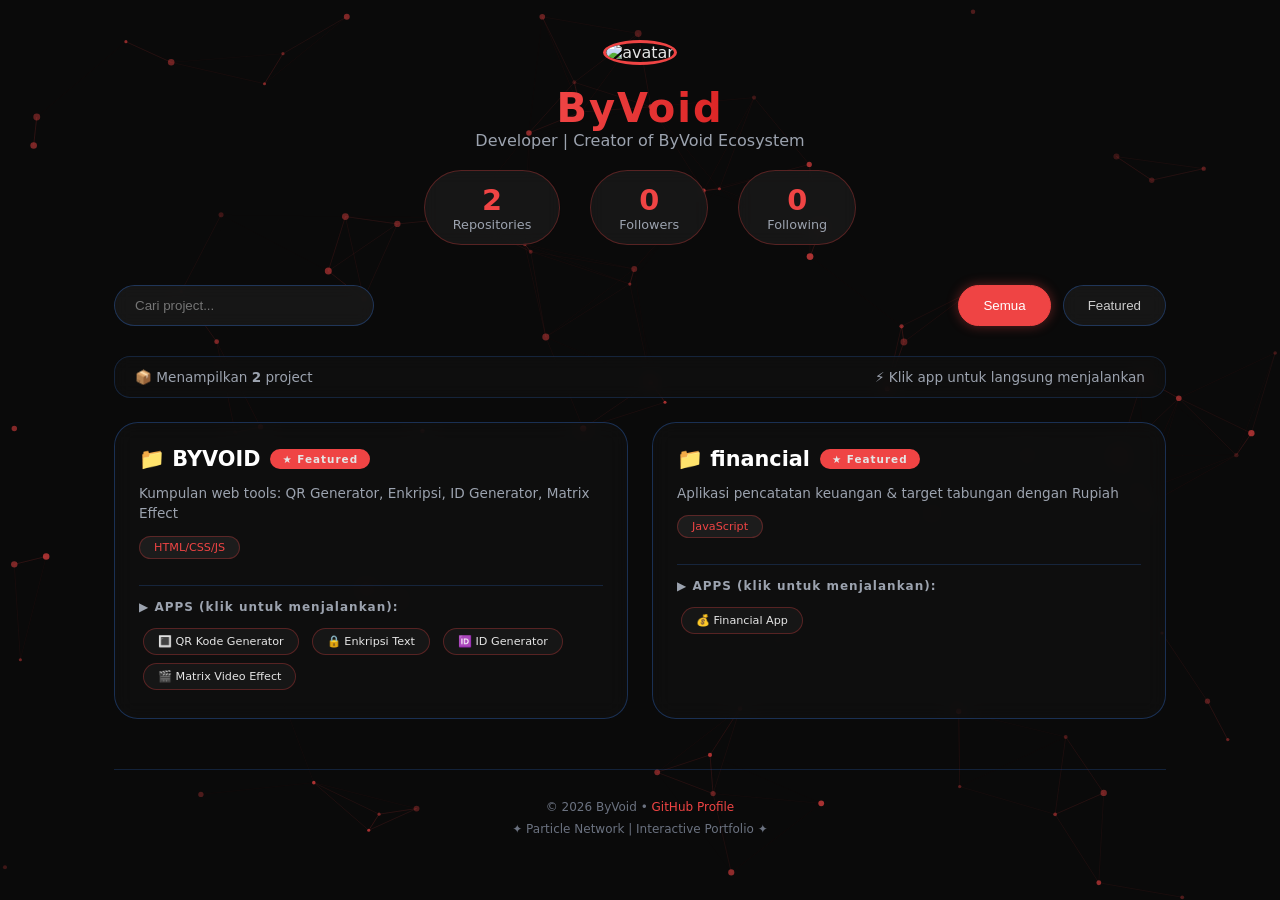
==== index.html @ 4c71f3c4 "Update index.html" ====
<!DOCTYPE html>
<html lang="id">
<head>
    <meta charset="UTF-8">
    <meta name="viewport" content="width=device-width, initial-scale=1.0">
    <title>ByVoid | Portfolio</title>
    <style>
        * {
            margin: 0;
            padding: 0;
            box-sizing: border-box;
        }

        body {
            font-family: 'Inter', system-ui, -apple-system, 'Segoe UI', sans-serif;
            background: #0a0a0a;
            color: #e5e5e5;
            overflow-x: hidden;
            position: relative;
        }

        /* Canvas untuk Particle Network */
        #particleCanvas {
            position: fixed;
            top: 0;
            left: 0;
            width: 100%;
            height: 100%;
            z-index: 0;
            pointer-events: none;
        }

        .container {
            max-width: 1100px;
            margin: 0 auto;
            padding: 40px 24px;
            position: relative;
            z-index: 1;
        }

        /* Glassmorphism effect */
        .glass-card {
            background: rgba(17, 17, 17, 0.7);
            backdrop-filter: blur(10px);
            border: 1px solid rgba(59, 130, 246, 0.3);
            border-radius: 28px;
            transition: all 0.3s ease;
        }

        .glass-card:hover {
            border-color: rgba(239, 68, 68, 0.6);
            transform: translateY(-5px);
            box-shadow: 0 20px 40px rgba(0, 0, 0, 0.4);
        }

        .header {
            text-align: center;
            margin-bottom: 40px;
            animation: fadeInDown 0.8s ease;
        }

        .avatar {
            width: 100px;
            height: 100px;
            border-radius: 50%;
            border: 3px solid #ef4444;
            margin-bottom: 20px;
            object-fit: cover;
            transition: transform 0.3s ease, box-shadow 0.3s ease;
        }

        .avatar:hover {
            transform: scale(1.05);
            box-shadow: 0 0 20px rgba(239, 68, 68, 0.5);
        }

        /* Animasi teks berjalan warna merah */
        .marquee-red {
            background: linear-gradient(90deg, #ef4444, #dc2626, #ef4444);
            background-size: 200% auto;
            -webkit-background-clip: text;
            background-clip: text;
            color: transparent;
            animation: shine 2s linear infinite, pulse 1.5s ease-in-out infinite;
            font-size: 2.5rem;
            font-weight: 800;
            letter-spacing: 2px;
            display: inline-block;
        }

        @keyframes shine {
            0% { background-position: 0% center; }
            100% { background-position: 200% center; }
        }

        @keyframes pulse {
            0%, 100% { opacity: 1; text-shadow: 0 0 5px #ef4444; }
            50% { opacity: 0.8; text-shadow: 0 0 20px #ef4444; }
        }

        @keyframes fadeInDown {
            from {
                opacity: 0;
                transform: translateY(-30px);
            }
            to {
                opacity: 1;
                transform: translateY(0);
            }
        }

        @keyframes fadeInUp {
            from {
                opacity: 0;
                transform: translateY(30px);
            }
            to {
                opacity: 1;
                transform: translateY(0);
            }
        }

        .bio {
            color: #9ca3af;
            margin-bottom: 20px;
            font-size: 1rem;
        }

        .stats {
            display: flex;
            justify-content: center;
            gap: 30px;
            margin-bottom: 40px;
            flex-wrap: wrap;
        }

        .stat-card {
            background: rgba(26, 26, 26, 0.8);
            backdrop-filter: blur(8px);
            padding: 12px 28px;
            border-radius: 60px;
            border: 1px solid rgba(239, 68, 68, 0.3);
            transition: all 0.2s ease;
            cursor: pointer;
        }

        .stat-card:hover {
            border-color: #ef4444;
            transform: scale(1.05);
            background: rgba(239, 68, 68, 0.1);
        }

        .stat-number {
            font-size: 1.8rem;
            font-weight: bold;
            color: #ef4444;
        }

        .stat-label {
            font-size: 0.8rem;
            color: #9ca3af;
        }

        .controls {
            display: flex;
            flex-wrap: wrap;
            justify-content: space-between;
            gap: 16px;
            margin-bottom: 30px;
            animation: fadeInUp 0.6s ease;
        }

        .search-box input {
            padding: 12px 20px;
            background: rgba(26, 26, 26, 0.8);
            backdrop-filter: blur(8px);
            border: 1px solid rgba(59, 130, 246, 0.3);
            border-radius: 40px;
            color: white;
            width: 260px;
            outline: none;
            transition: all 0.2s;
        }

        .search-box input:focus {
            border-color: #ef4444;
            box-shadow: 0 0 10px rgba(239, 68, 68, 0.3);
        }

        .filter-group {
            display: flex;
            gap: 12px;
            flex-wrap: wrap;
        }

        .filter-btn {
            background: rgba(26, 26, 26, 0.8);
            backdrop-filter: blur(8px);
            border: 1px solid rgba(59, 130, 246, 0.3);
            padding: 8px 24px;
            border-radius: 40px;
            color: #ccc;
            cursor: pointer;
            transition: all 0.2s ease;
            font-weight: 500;
        }

        .filter-btn:hover {
            background: #ef4444;
            color: white;
            border-color: #ef4444;
            transform: translateY(-2px);
        }

        .filter-btn.active {
            background: #ef4444;
            color: white;
            border-color: #ef4444;
            box-shadow: 0 0 12px rgba(239, 68, 68, 0.4);
        }

        .info-bar {
            background: rgba(17, 17, 17, 0.6);
            backdrop-filter: blur(8px);
            border-radius: 16px;
            padding: 12px 20px;
            margin-bottom: 24px;
            display: flex;
            justify-content: space-between;
            flex-wrap: wrap;
            font-size: 0.85rem;
            color: #9ca3af;
            border: 1px solid rgba(59, 130, 246, 0.2);
        }

        .projects-grid {
            display: grid;
            grid-template-columns: repeat(auto-fill, minmax(340px, 1fr));
            gap: 24px;
            margin-top: 20px;
        }

        .project-card {
            background: rgba(17, 17, 17, 0.7);
            backdrop-filter: blur(10px);
            border: 1px solid rgba(59, 130, 246, 0.3);
            border-radius: 24px;
            padding: 24px;
            transition: all 0.3s cubic-bezier(0.2, 0.9, 0.4, 1.1);
            cursor: pointer;
            animation: fadeInUp 0.5s ease;
        }

        .project-card:hover {
            border-color: #ef4444;
            transform: translateY(-8px) scale(1.02);
            box-shadow: 0 20px 35px -12px rgba(239, 68, 68, 0.3);
            background: rgba(20, 20, 20, 0.85);
        }

        /* Animasi klik */
        .project-card:active {
            transform: scale(0.98);
            transition: transform 0.05s;
        }

        .project-name {
            font-size: 1.3rem;
            font-weight: 700;
            margin-bottom: 10px;
            display: flex;
            align-items: center;
            gap: 10px;
            flex-wrap: wrap;
        }

        .project-name a {
            color: white;
            text-decoration: none;
            transition: color 0.2s;
        }

        .project-name a:hover {
            color: #ef4444;
        }

        .featured-badge {
            background: #ef4444;
            padding: 4px 12px;
            border-radius: 20px;
            font-size: 0.65rem;
            font-weight: 600;
            letter-spacing: 1px;
        }

        .project-desc {
            color: #9ca3af;
            font-size: 0.85rem;
            line-height: 1.5;
            margin: 12px 0;
        }

        .tech-tag {
            background: rgba(30, 30, 30, 0.9);
            padding: 4px 14px;
            border-radius: 20px;
            font-size: 0.7rem;
            color: #ef4444;
            display: inline-block;
            margin-right: 8px;
            margin-bottom: 8px;
            border: 1px solid rgba(239, 68, 68, 0.3);
            transition: all 0.2s;
        }

        .tech-tag:hover {
            background: #ef4444;
            color: white;
            transform: scale(1.05);
        }

        .file-list {
            margin-top: 18px;
            border-top: 1px solid rgba(59, 130, 246, 0.2);
            padding-top: 14px;
        }

        .file-list h4 {
            font-size: 0.75rem;
            color: #9ca3af;
            margin-bottom: 10px;
            letter-spacing: 1px;
        }

        .file-item {
            display: inline-block;
            background: rgba(26, 26, 26, 0.8);
            padding: 6px 14px;
            border-radius: 30px;
            font-size: 0.7rem;
            margin: 4px;
            cursor: pointer;
            transition: all 0.2s ease;
            border: 1px solid rgba(239, 68, 68, 0.3);
            font-weight: 500;
        }

        .file-item:hover {
            background: #ef4444;
            color: white;
            transform: translateY(-2px);
            box-shadow: 0 5px 12px rgba(239, 68, 68, 0.4);
        }

        .file-item:active {
            transform: scale(0.95);
        }

        footer {
            text-align: center;
            margin-top: 50px;
            padding-top: 30px;
            border-top: 1px solid rgba(59, 130, 246, 0.2);
            color: #6b7280;
            font-size: 0.75rem;
        }

        footer a {
            color: #ef4444;
            text-decoration: none;
        }

        footer a:hover {
            text-decoration: underline;
        }

        @media (max-width: 640px) {
            .container { padding: 20px 16px; }
            .controls { flex-direction: column; }
            .search-box input { width: 100%; }
            .projects-grid { grid-template-columns: 1fr; }
            .marquee-red { font-size: 1.8rem; }
        }

        /* Loading animation */
        .loading {
            text-align: center;
            padding: 60px;
            color: #9ca3af;
        }
    </style>
</head>
<body>

<canvas id="particleCanvas"></canvas>

<div class="container">
    <div class="header">
        <img class="avatar" src="https://avatars.githubusercontent.com/u/186116108?v=4" alt="avatar">
        <h1><span class="marquee-red">ByVoid</span></h1>
        <p class="bio">Developer | Creator of ByVoid Ecosystem</p>
        <div class="stats">
            <div class="stat-card"><div class="stat-number">2</div><div class="stat-label">Repositories</div></div>
            <div class="stat-card"><div class="stat-number">0</div><div class="stat-label">Followers</div></div>
            <div class="stat-card"><div class="stat-number">0</div><div class="stat-label">Following</div></div>
        </div>
    </div>

    <div class="controls">
        <div class="search-box">
            <input type="text" id="searchInput" placeholder="Cari project...">
        </div>
        <div class="filter-group">
            <button class="filter-btn active" data-filter="all">Semua</button>
            <button class="filter-btn" data-filter="featured">Featured</button>
        </div>
    </div>

    <div class="info-bar">
        <span>📦 Menampilkan <strong id="displayCount">0</strong> project</span>
        <span>⚡ Klik app untuk langsung menjalankan</span>
    </div>

    <div class="projects-grid" id="projectsGrid"></div>

    <footer>
        <p>© 2026 ByVoid • <a href="https://github.com/Zeen1146" target="_blank">GitHub Profile</a></p>
        <p style="margin-top: 8px;">✦ Particle Network | Interactive Portfolio ✦</p>
    </footer>
</div>

<script>
    // Particle Network Animation
    const canvas = document.getElementById('particleCanvas');
    const ctx = canvas.getContext('2d');
    let particles = [];
    let mouseX = null, mouseY = null;
    let connectionDistance = 130;

    function resizeCanvas() {
        canvas.width = window.innerWidth;
        canvas.height = window.innerHeight;
    }

    class Particle {
        constructor() {
            this.x = Math.random() * canvas.width;
            this.y = Math.random() * canvas.height;
            this.vx = (Math.random() - 0.5) * 0.6;
            this.vy = (Math.random() - 0.5) * 0.6;
            this.radius = Math.random() * 2 + 1.5;
            this.color = `rgba(239, 68, 68, ${Math.random() * 0.5 + 0.2})`;
        }
        update() {
            this.x += this.vx;
            this.y += this.vy;
            if (this.x < 0) this.x = canvas.width;
            if (this.x > canvas.width) this.x = 0;
            if (this.y < 0) this.y = canvas.height;
            if (this.y > canvas.height) this.y = 0;
        }
        draw() {
            ctx.beginPath();
            ctx.arc(this.x, this.y, this.radius, 0, Math.PI * 2);
            ctx.fillStyle = this.color;
            ctx.fill();
        }
    }

    function initParticles(count) {
        particles = [];
        for (let i = 0; i < count; i++) {
            particles.push(new Particle());
        }
    }

    function drawLines() {
        for (let i = 0; i < particles.length; i++) {
            for (let j = i + 1; j < particles.length; j++) {
                const dx = particles[i].x - particles[j].x;
                const dy = particles[i].y - particles[j].y;
                const distance = Math.hypot(dx, dy);
                if (distance < connectionDistance) {
                    ctx.beginPath();
                    ctx.moveTo(particles[i].x, particles[i].y);
                    ctx.lineTo(particles[j].x, particles[j].y);
                    const opacity = (1 - distance / connectionDistance) * 0.25;
                    ctx.strokeStyle = `rgba(239, 68, 68, ${opacity})`;
                    ctx.lineWidth = 0.8;
                    ctx.stroke();
                }
            }
        }
        // Mouse connection
        if (mouseX !== null && mouseY !== null) {
            for (let p of particles) {
                const dx = p.x - mouseX;
                const dy = p.y - mouseY;
                const dist = Math.hypot(dx, dy);
                if (dist < connectionDistance) {
                    ctx.beginPath();
                    ctx.moveTo(p.x, p.y);
                    ctx.lineTo(mouseX, mouseY);
                    const opacity = (1 - dist / connectionDistance) * 0.4;
                    ctx.strokeStyle = `rgba(239, 68, 68, ${opacity})`;
                    ctx.lineWidth = 1.2;
                    ctx.stroke();
                }
            }
        }
    }

    function animateParticles() {
        ctx.clearRect(0, 0, canvas.width, canvas.height);
        for (let p of particles) {
            p.update();
            p.draw();
        }
        drawLines();
        requestAnimationFrame(animateParticles);
    }

    window.addEventListener('resize', () => {
        resizeCanvas();
        initParticles(90);
    });

    window.addEventListener('mousemove', (e) => {
        mouseX = e.clientX;
        mouseY = e.clientY;
    });

    window.addEventListener('mouseleave', () => {
        mouseX = null;
        mouseY = null;
    });

    resizeCanvas();
    initParticles(90);
    animateParticles();

    // Portfolio Data
    const projects = [
        {
            name: "BYVOID",
            description: "Kumpulan web tools: QR Generator, Enkripsi, ID Generator, Matrix Effect",
            url: "https://github.com/Zeen1146/BYVOID",
            language: "HTML/CSS/JS",
            featured: true,
            baseUrl: "https://zeen1146.github.io/BYVOID/",
            apps: [
                { name: "QR Kode Generator", file: "QR%20kode%20generator%20V2.html", icon: "🔳" },
                { name: "Enkripsi Text", file: "enkripsi.html", icon: "🔒" },
                { name: "ID Generator", file: "id.html", icon: "🆔" },
                { name: "Matrix Video Effect", file: "matrix-video.html", icon: "🎬" }
            ]
        },
        {
            name: "financial",
            description: "Aplikasi pencatatan keuangan & target tabungan dengan Rupiah",
            url: "https://github.com/Zeen1146/financial",
            language: "JavaScript",
            featured: true,
            baseUrl: "https://zeen1146.github.io/financial/",
            apps: [
                { name: "Financial App", file: "index.html", icon: "💰" }
            ]
        }
    ];

    let filteredProjects = [...projects];
    let currentFilter = "all";
    let searchQuery = "";

    function applyFilters() {
        let filtered = [...projects];
        if (currentFilter === "featured") {
            filtered = filtered.filter(p => p.featured === true);
        }
        if (searchQuery.trim()) {
            const q = searchQuery.toLowerCase();
            filtered = filtered.filter(p => p.name.toLowerCase().includes(q) || p.description.toLowerCase().includes(q));
        }
        filteredProjects = filtered;
        document.getElementById('displayCount').innerText = filteredProjects.length;
        renderProjects();
    }

    function renderProjects() {
        const grid = document.getElementById('projectsGrid');
        if (filteredProjects.length === 0) {
            grid.innerHTML = '<div class="loading">📭 Tidak ada project yang cocok</div>';
            return;
        }
        grid.innerHTML = filteredProjects.map(p => `
            <div class="project-card">
                <div class="project-name">
                    <a href="${p.url}" target="_blank">📁 ${p.name}</a>
                    <span class="featured-badge">★ Featured</span>
                </div>
                <div class="project-desc">${p.description}</div>
                <div>
                    <span class="tech-tag">${p.language}</span>
                </div>
                <div class="file-list">
                    <h4>▶ APPS (klik untuk menjalankan):</h4>
                    ${p.apps.map(app => `
                        <div class="file-item" onclick="window.open('${p.baseUrl}${app.file}', '_blank')">
                            ${app.icon} ${app.name}
                        </div>
                    `).join('')}
                </div>
            </div>
        `).join('');
    }

    function initEvents() {
        document.querySelectorAll('.filter-btn').forEach(btn => {
            btn.addEventListener('click', () => {
                document.querySelectorAll('.filter-btn').forEach(b => b.classList.remove('active'));
                btn.classList.add('active');
                currentFilter = btn.getAttribute('data-filter');
                applyFilters();
            });
        });
        document.getElementById('searchInput').addEventListener('input', (e) => {
            searchQuery = e.target.value;
            applyFilters();
        });
    }

    initEvents();
    applyFilters();
</script>
</body>
    </html>
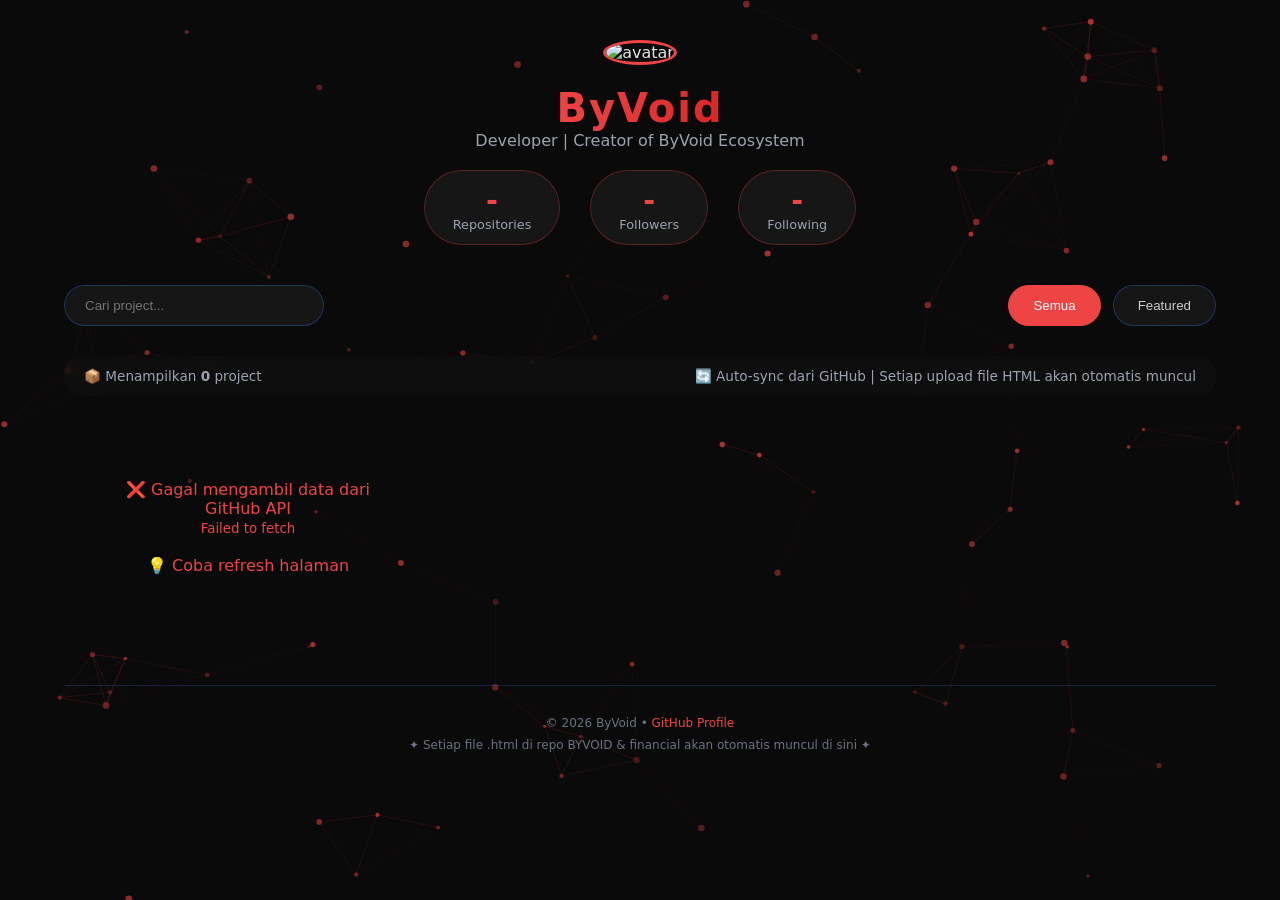
==== commit 5407526f: "Update index.html" ====
--- a/index.html
+++ b/index.html
@@ -3,7 +3,7 @@
 <head>
     <meta charset="UTF-8">
     <meta name="viewport" content="width=device-width, initial-scale=1.0">
-    <title>ByVoid | Portfolio</title>
+    <title>ByVoid | Auto Portfolio</title>
     <style>
         * {
             margin: 0;
@@ -19,7 +19,6 @@
             position: relative;
         }
 
-        /* Canvas untuk Particle Network */
         #particleCanvas {
             position: fixed;
             top: 0;
@@ -31,26 +30,19 @@
         }
 
         .container {
-            max-width: 1100px;
+            max-width: 1200px;
             margin: 0 auto;
             padding: 40px 24px;
             position: relative;
             z-index: 1;
         }
 
-        /* Glassmorphism effect */
         .glass-card {
             background: rgba(17, 17, 17, 0.7);
             backdrop-filter: blur(10px);
             border: 1px solid rgba(59, 130, 246, 0.3);
             border-radius: 28px;
             transition: all 0.3s ease;
-        }
-
-        .glass-card:hover {
-            border-color: rgba(239, 68, 68, 0.6);
-            transform: translateY(-5px);
-            box-shadow: 0 20px 40px rgba(0, 0, 0, 0.4);
         }
 
         .header {
@@ -66,7 +58,7 @@
             border: 3px solid #ef4444;
             margin-bottom: 20px;
             object-fit: cover;
-            transition: transform 0.3s ease, box-shadow 0.3s ease;
+            transition: transform 0.3s ease;
         }
 
         .avatar:hover {
@@ -74,7 +66,6 @@
             box-shadow: 0 0 20px rgba(239, 68, 68, 0.5);
         }
 
-        /* Animasi teks berjalan warna merah */
         .marquee-red {
             background: linear-gradient(90deg, #ef4444, #dc2626, #ef4444);
             background-size: 200% auto;
@@ -99,25 +90,13 @@
         }
 
         @keyframes fadeInDown {
-            from {
-                opacity: 0;
-                transform: translateY(-30px);
-            }
-            to {
-                opacity: 1;
-                transform: translateY(0);
-            }
+            from { opacity: 0; transform: translateY(-30px); }
+            to { opacity: 1; transform: translateY(0); }
         }
 
         @keyframes fadeInUp {
-            from {
-                opacity: 0;
-                transform: translateY(30px);
-            }
-            to {
-                opacity: 1;
-                transform: translateY(0);
-            }
+            from { opacity: 0; transform: translateY(30px); }
+            to { opacity: 1; transform: translateY(0); }
         }
 
         .bio {
@@ -141,13 +120,11 @@
             border-radius: 60px;
             border: 1px solid rgba(239, 68, 68, 0.3);
             transition: all 0.2s ease;
-            cursor: pointer;
         }
 
         .stat-card:hover {
             border-color: #ef4444;
             transform: scale(1.05);
-            background: rgba(239, 68, 68, 0.1);
         }
 
         .stat-number {
@@ -167,7 +144,6 @@
             justify-content: space-between;
             gap: 16px;
             margin-bottom: 30px;
-            animation: fadeInUp 0.6s ease;
         }
 
         .search-box input {
@@ -179,12 +155,10 @@
             color: white;
             width: 260px;
             outline: none;
-            transition: all 0.2s;
         }
 
         .search-box input:focus {
             border-color: #ef4444;
-            box-shadow: 0 0 10px rgba(239, 68, 68, 0.3);
         }
 
         .filter-group {
@@ -202,21 +176,12 @@
             color: #ccc;
             cursor: pointer;
             transition: all 0.2s ease;
-            font-weight: 500;
-        }
-
-        .filter-btn:hover {
+        }
+
+        .filter-btn:hover, .filter-btn.active {
             background: #ef4444;
             color: white;
             border-color: #ef4444;
-            transform: translateY(-2px);
-        }
-
-        .filter-btn.active {
-            background: #ef4444;
-            color: white;
-            border-color: #ef4444;
-            box-shadow: 0 0 12px rgba(239, 68, 68, 0.4);
         }
 
         .info-bar {
@@ -230,12 +195,11 @@
             flex-wrap: wrap;
             font-size: 0.85rem;
             color: #9ca3af;
-            border: 1px solid rgba(59, 130, 246, 0.2);
         }
 
         .projects-grid {
             display: grid;
-            grid-template-columns: repeat(auto-fill, minmax(340px, 1fr));
+            grid-template-columns: repeat(auto-fill, minmax(360px, 1fr));
             gap: 24px;
             margin-top: 20px;
         }
@@ -246,22 +210,14 @@
             border: 1px solid rgba(59, 130, 246, 0.3);
             border-radius: 24px;
             padding: 24px;
-            transition: all 0.3s cubic-bezier(0.2, 0.9, 0.4, 1.1);
-            cursor: pointer;
+            transition: all 0.3s ease;
             animation: fadeInUp 0.5s ease;
         }
 
         .project-card:hover {
             border-color: #ef4444;
-            transform: translateY(-8px) scale(1.02);
+            transform: translateY(-5px);
             box-shadow: 0 20px 35px -12px rgba(239, 68, 68, 0.3);
-            background: rgba(20, 20, 20, 0.85);
-        }
-
-        /* Animasi klik */
-        .project-card:active {
-            transform: scale(0.98);
-            transition: transform 0.05s;
         }
 
         .project-name {
@@ -277,7 +233,6 @@
         .project-name a {
             color: white;
             text-decoration: none;
-            transition: color 0.2s;
         }
 
         .project-name a:hover {
@@ -290,7 +245,6 @@
             border-radius: 20px;
             font-size: 0.65rem;
             font-weight: 600;
-            letter-spacing: 1px;
         }
 
         .project-desc {
@@ -307,16 +261,7 @@
             font-size: 0.7rem;
             color: #ef4444;
             display: inline-block;
-            margin-right: 8px;
-            margin-bottom: 8px;
             border: 1px solid rgba(239, 68, 68, 0.3);
-            transition: all 0.2s;
-        }
-
-        .tech-tag:hover {
-            background: #ef4444;
-            color: white;
-            transform: scale(1.05);
         }
 
         .file-list {
@@ -329,7 +274,6 @@
             font-size: 0.75rem;
             color: #9ca3af;
             margin-bottom: 10px;
-            letter-spacing: 1px;
         }
 
         .file-item {
@@ -342,18 +286,22 @@
             cursor: pointer;
             transition: all 0.2s ease;
             border: 1px solid rgba(239, 68, 68, 0.3);
-            font-weight: 500;
         }
 
         .file-item:hover {
             background: #ef4444;
             color: white;
             transform: translateY(-2px);
-            box-shadow: 0 5px 12px rgba(239, 68, 68, 0.4);
-        }
-
-        .file-item:active {
-            transform: scale(0.95);
+        }
+
+        .loading, .error {
+            text-align: center;
+            padding: 60px;
+            color: #9ca3af;
+        }
+
+        .error {
+            color: #ef4444;
         }
 
         footer {
@@ -370,10 +318,6 @@
             text-decoration: none;
         }
 
-        footer a:hover {
-            text-decoration: underline;
-        }
-
         @media (max-width: 640px) {
             .container { padding: 20px 16px; }
             .controls { flex-direction: column; }
@@ -381,13 +325,6 @@
             .projects-grid { grid-template-columns: 1fr; }
             .marquee-red { font-size: 1.8rem; }
         }
-
-        /* Loading animation */
-        .loading {
-            text-align: center;
-            padding: 60px;
-            color: #9ca3af;
-        }
     </style>
 </head>
 <body>
@@ -400,9 +337,9 @@
         <h1><span class="marquee-red">ByVoid</span></h1>
         <p class="bio">Developer | Creator of ByVoid Ecosystem</p>
         <div class="stats">
-            <div class="stat-card"><div class="stat-number">2</div><div class="stat-label">Repositories</div></div>
-            <div class="stat-card"><div class="stat-number">0</div><div class="stat-label">Followers</div></div>
-            <div class="stat-card"><div class="stat-number">0</div><div class="stat-label">Following</div></div>
+            <div class="stat-card"><div class="stat-number" id="repoCount">-</div><div class="stat-label">Repositories</div></div>
+            <div class="stat-card"><div class="stat-number" id="followers">-</div><div class="stat-label">Followers</div></div>
+            <div class="stat-card"><div class="stat-number" id="following">-</div><div class="stat-label">Following</div></div>
         </div>
     </div>
 
@@ -418,24 +355,25 @@
 
     <div class="info-bar">
         <span>📦 Menampilkan <strong id="displayCount">0</strong> project</span>
-        <span>⚡ Klik app untuk langsung menjalankan</span>
+        <span>🔄 Auto-sync dari GitHub | Setiap upload file HTML akan otomatis muncul</span>
     </div>
 
-    <div class="projects-grid" id="projectsGrid"></div>
+    <div class="projects-grid" id="projectsGrid">
+        <div class="loading">⏳ Memuat data dari GitHub...</div>
+    </div>
 
     <footer>
         <p>© 2026 ByVoid • <a href="https://github.com/Zeen1146" target="_blank">GitHub Profile</a></p>
-        <p style="margin-top: 8px;">✦ Particle Network | Interactive Portfolio ✦</p>
+        <p style="margin-top: 8px;">✦ Setiap file .html di repo BYVOID & financial akan otomatis muncul di sini ✦</p>
     </footer>
 </div>
 
 <script>
-    // Particle Network Animation
+    // Particle Network (sama seperti sebelumnya)
     const canvas = document.getElementById('particleCanvas');
     const ctx = canvas.getContext('2d');
     let particles = [];
     let mouseX = null, mouseY = null;
-    let connectionDistance = 130;
 
     function resizeCanvas() {
         canvas.width = window.innerWidth;
@@ -469,9 +407,7 @@
 
     function initParticles(count) {
         particles = [];
-        for (let i = 0; i < count; i++) {
-            particles.push(new Particle());
-        }
+        for (let i = 0; i < count; i++) particles.push(new Particle());
     }
 
     function drawLines() {
@@ -480,28 +416,25 @@
                 const dx = particles[i].x - particles[j].x;
                 const dy = particles[i].y - particles[j].y;
                 const distance = Math.hypot(dx, dy);
-                if (distance < connectionDistance) {
+                if (distance < 130) {
                     ctx.beginPath();
                     ctx.moveTo(particles[i].x, particles[i].y);
                     ctx.lineTo(particles[j].x, particles[j].y);
-                    const opacity = (1 - distance / connectionDistance) * 0.25;
+                    const opacity = (1 - distance / 130) * 0.25;
                     ctx.strokeStyle = `rgba(239, 68, 68, ${opacity})`;
                     ctx.lineWidth = 0.8;
                     ctx.stroke();
                 }
             }
         }
-        // Mouse connection
         if (mouseX !== null && mouseY !== null) {
             for (let p of particles) {
-                const dx = p.x - mouseX;
-                const dy = p.y - mouseY;
-                const dist = Math.hypot(dx, dy);
-                if (dist < connectionDistance) {
+                const dist = Math.hypot(p.x - mouseX, p.y - mouseY);
+                if (dist < 130) {
                     ctx.beginPath();
                     ctx.moveTo(p.x, p.y);
                     ctx.lineTo(mouseX, mouseY);
-                    const opacity = (1 - dist / connectionDistance) * 0.4;
+                    const opacity = (1 - dist / 130) * 0.4;
                     ctx.strokeStyle = `rgba(239, 68, 68, ${opacity})`;
                     ctx.lineWidth = 1.2;
                     ctx.stroke();
@@ -512,74 +445,106 @@
 
     function animateParticles() {
         ctx.clearRect(0, 0, canvas.width, canvas.height);
-        for (let p of particles) {
-            p.update();
-            p.draw();
-        }
+        for (let p of particles) { p.update(); p.draw(); }
         drawLines();
         requestAnimationFrame(animateParticles);
     }
 
-    window.addEventListener('resize', () => {
-        resizeCanvas();
-        initParticles(90);
-    });
-
-    window.addEventListener('mousemove', (e) => {
-        mouseX = e.clientX;
-        mouseY = e.clientY;
-    });
-
-    window.addEventListener('mouseleave', () => {
-        mouseX = null;
-        mouseY = null;
-    });
-
+    window.addEventListener('resize', () => { resizeCanvas(); initParticles(90); });
+    window.addEventListener('mousemove', (e) => { mouseX = e.clientX; mouseY = e.clientY; });
+    window.addEventListener('mouseleave', () => { mouseX = null; mouseY = null; });
     resizeCanvas();
     initParticles(90);
     animateParticles();
 
-    // Portfolio Data
-    const projects = [
-        {
-            name: "BYVOID",
-            description: "Kumpulan web tools: QR Generator, Enkripsi, ID Generator, Matrix Effect",
-            url: "https://github.com/Zeen1146/BYVOID",
-            language: "HTML/CSS/JS",
-            featured: true,
-            baseUrl: "https://zeen1146.github.io/BYVOID/",
-            apps: [
-                { name: "QR Kode Generator", file: "QR%20kode%20generator%20V2.html", icon: "🔳" },
-                { name: "Enkripsi Text", file: "enkripsi.html", icon: "🔒" },
-                { name: "ID Generator", file: "id.html", icon: "🆔" },
-                { name: "Matrix Video Effect", file: "matrix-video.html", icon: "🎬" }
-            ]
-        },
-        {
-            name: "financial",
-            description: "Aplikasi pencatatan keuangan & target tabungan dengan Rupiah",
-            url: "https://github.com/Zeen1146/financial",
-            language: "JavaScript",
-            featured: true,
-            baseUrl: "https://zeen1146.github.io/financial/",
-            apps: [
-                { name: "Financial App", file: "index.html", icon: "💰" }
-            ]
-        }
-    ];
-
-    let filteredProjects = [...projects];
+    // =============== OTAMATIS DARI GITHUB API ===============
+    const USERNAME = "Zeen1146";
+    const REPOS_TO_SCAN = ["BYVOID", "financial"];
+    
+    let allProjects = [];
+    let filteredProjects = [];
     let currentFilter = "all";
     let searchQuery = "";
 
+    async function fetchGitHub(endpoint) {
+        const res = await fetch(`https://api.github.com/${endpoint}`);
+        if (!res.ok) throw new Error(`HTTP ${res.status}`);
+        return res.json();
+    }
+
+    async function getRepoContents(repo, path = "") {
+        const url = `repos/${USERNAME}/${repo}/contents/${path}`;
+        const data = await fetchGitHub(url);
+        return data;
+    }
+
+    async function loadAllProjects() {
+        try {
+            // Ambil profile
+            const user = await fetchGitHub(`users/${USERNAME}`);
+            document.getElementById('repoCount').innerText = user.public_repos;
+            document.getElementById('followers').innerText = user.followers;
+            document.getElementById('following').innerText = user.following;
+
+            const projects = [];
+
+            for (const repoName of REPOS_TO_SCAN) {
+                try {
+                    const contents = await getRepoContents(repoName);
+                    const htmlFiles = contents.filter(item => 
+                        item.name.endsWith('.html') && 
+                        !item.name.toLowerCase().includes('index')
+                    );
+                    
+                    if (htmlFiles.length > 0) {
+                        // Ambil bahasa dari repo
+                        const repoData = await fetchGitHub(`repos/${USERNAME}/${repoName}`);
+                        const language = repoData.language || "HTML";
+                        
+                        projects.push({
+                            name: repoName,
+                            description: repoData.description || `Kumpulan web tools dari ${repoName}`,
+                            url: repoData.html_url,
+                            language: language,
+                            featured: true,
+                            baseUrl: `https://${USERNAME}.github.io/${repoName}/`,
+                            apps: htmlFiles.map(file => ({
+                                name: file.name.replace('.html', '').replace(/%20/g, ' '),
+                                file: file.name,
+                                icon: "▶"
+                            }))
+                        });
+                    }
+                } catch (e) {
+                    console.warn(`Gagal load ${repoName}:`, e);
+                }
+            }
+
+            allProjects = projects;
+            applyFilters();
+        } catch (error) {
+            console.error(error);
+            document.getElementById('projectsGrid').innerHTML = `
+                <div class="error">
+                    ❌ Gagal mengambil data dari GitHub API<br>
+                    <small>${error.message}</small><br><br>
+                    💡 Coba refresh halaman
+                </div>
+            `;
+        }
+    }
+
     function applyFilters() {
-        let filtered = [...projects];
+        let filtered = [...allProjects];
         if (currentFilter === "featured") {
             filtered = filtered.filter(p => p.featured === true);
         }
         if (searchQuery.trim()) {
             const q = searchQuery.toLowerCase();
-            filtered = filtered.filter(p => p.name.toLowerCase().includes(q) || p.description.toLowerCase().includes(q));
+            filtered = filtered.filter(p => 
+                p.name.toLowerCase().includes(q) || 
+                p.description.toLowerCase().includes(q)
+            );
         }
         filteredProjects = filtered;
         document.getElementById('displayCount').innerText = filteredProjects.length;
@@ -589,9 +554,10 @@
     function renderProjects() {
         const grid = document.getElementById('projectsGrid');
         if (filteredProjects.length === 0) {
-            grid.innerHTML = '<div class="loading">📭 Tidak ada project yang cocok</div>';
+            grid.innerHTML = '<div class="loading">📭 Tidak ada project yang ditemukan</div>';
             return;
         }
+
         grid.innerHTML = filteredProjects.map(p => `
             <div class="project-card">
                 <div class="project-name">
@@ -599,9 +565,7 @@
                     <span class="featured-badge">★ Featured</span>
                 </div>
                 <div class="project-desc">${p.description}</div>
-                <div>
-                    <span class="tech-tag">${p.language}</span>
-                </div>
+                <div><span class="tech-tag">${p.language}</span></div>
                 <div class="file-list">
                     <h4>▶ APPS (klik untuk menjalankan):</h4>
                     ${p.apps.map(app => `
@@ -630,7 +594,7 @@
     }
 
     initEvents();
-    applyFilters();
+    loadAllProjects();
 </script>
 </body>
-    </html>
+</html>
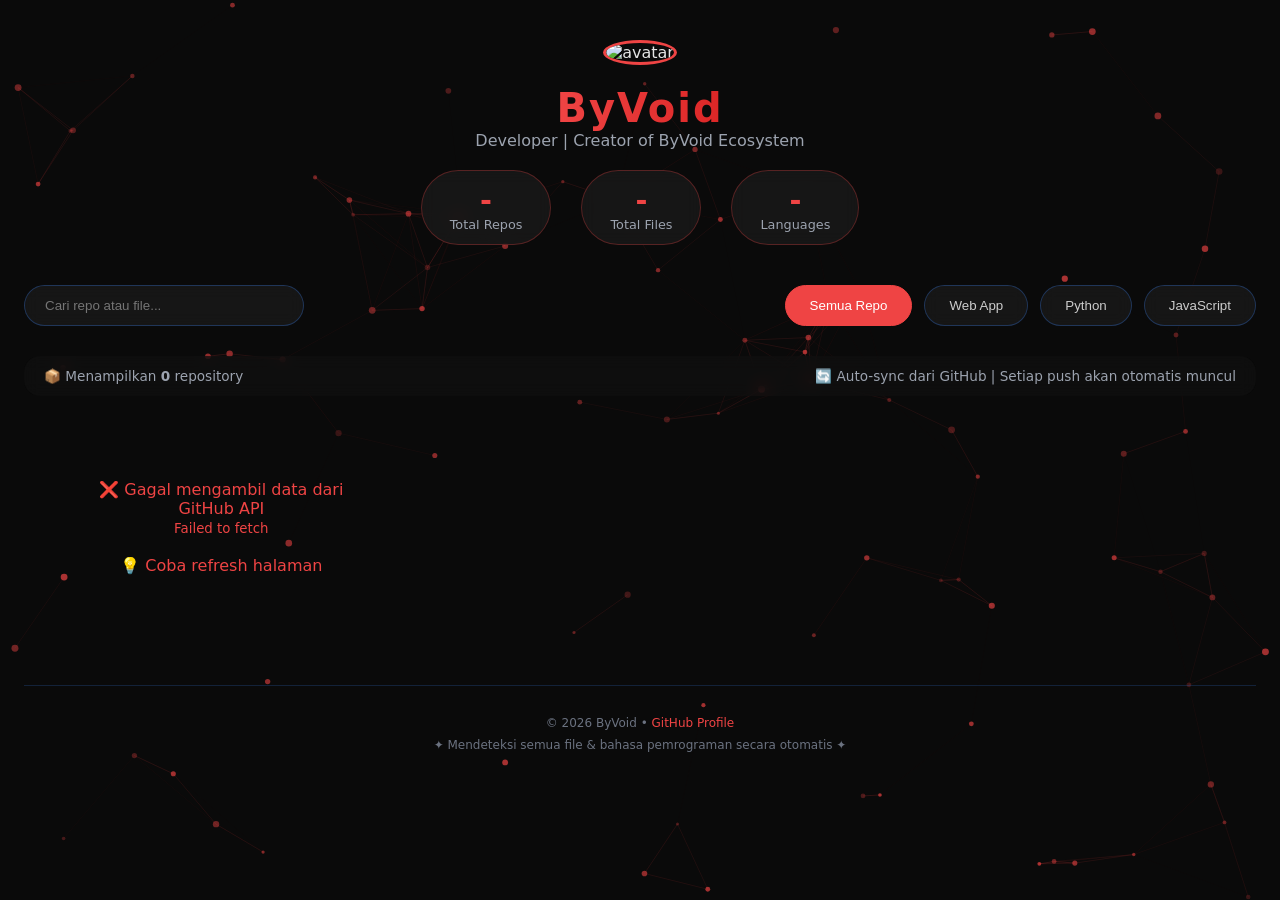
==== commit 04cca8ee: "Update index.html" ====
--- a/index.html
+++ b/index.html
@@ -30,19 +30,11 @@
         }
 
         .container {
-            max-width: 1200px;
+            max-width: 1400px;
             margin: 0 auto;
             padding: 40px 24px;
             position: relative;
             z-index: 1;
-        }
-
-        .glass-card {
-            background: rgba(17, 17, 17, 0.7);
-            backdrop-filter: blur(10px);
-            border: 1px solid rgba(59, 130, 246, 0.3);
-            border-radius: 28px;
-            transition: all 0.3s ease;
         }
 
         .header {
@@ -120,6 +112,7 @@
             border-radius: 60px;
             border: 1px solid rgba(239, 68, 68, 0.3);
             transition: all 0.2s ease;
+            cursor: pointer;
         }
 
         .stat-card:hover {
@@ -153,7 +146,7 @@
             border: 1px solid rgba(59, 130, 246, 0.3);
             border-radius: 40px;
             color: white;
-            width: 260px;
+            width: 280px;
             outline: none;
         }
 
@@ -199,7 +192,7 @@
 
         .projects-grid {
             display: grid;
-            grid-template-columns: repeat(auto-fill, minmax(360px, 1fr));
+            grid-template-columns: repeat(auto-fill, minmax(380px, 1fr));
             gap: 24px;
             margin-top: 20px;
         }
@@ -254,13 +247,22 @@
             margin: 12px 0;
         }
 
-        .tech-tag {
+        .language-stats {
+            display: flex;
+            flex-wrap: wrap;
+            gap: 8px;
+            margin: 12px 0;
+        }
+
+        .lang-tag {
             background: rgba(30, 30, 30, 0.9);
-            padding: 4px 14px;
+            padding: 4px 12px;
             border-radius: 20px;
             font-size: 0.7rem;
             color: #ef4444;
-            display: inline-block;
+            display: inline-flex;
+            align-items: center;
+            gap: 6px;
             border: 1px solid rgba(239, 68, 68, 0.3);
         }
 
@@ -268,6 +270,8 @@
             margin-top: 18px;
             border-top: 1px solid rgba(59, 130, 246, 0.2);
             padding-top: 14px;
+            max-height: 200px;
+            overflow-y: auto;
         }
 
         .file-list h4 {
@@ -279,10 +283,10 @@
         .file-item {
             display: inline-block;
             background: rgba(26, 26, 26, 0.8);
-            padding: 6px 14px;
-            border-radius: 30px;
+            padding: 4px 12px;
+            border-radius: 20px;
             font-size: 0.7rem;
-            margin: 4px;
+            margin: 3px;
             cursor: pointer;
             transition: all 0.2s ease;
             border: 1px solid rgba(239, 68, 68, 0.3);
@@ -325,6 +329,19 @@
             .projects-grid { grid-template-columns: 1fr; }
             .marquee-red { font-size: 1.8rem; }
         }
+
+        /* Scrollbar styling */
+        .file-list::-webkit-scrollbar {
+            width: 4px;
+        }
+        .file-list::-webkit-scrollbar-track {
+            background: #1a1a1a;
+            border-radius: 10px;
+        }
+        .file-list::-webkit-scrollbar-thumb {
+            background: #ef4444;
+            border-radius: 10px;
+        }
     </style>
 </head>
 <body>
@@ -337,39 +354,41 @@
         <h1><span class="marquee-red">ByVoid</span></h1>
         <p class="bio">Developer | Creator of ByVoid Ecosystem</p>
         <div class="stats">
-            <div class="stat-card"><div class="stat-number" id="repoCount">-</div><div class="stat-label">Repositories</div></div>
-            <div class="stat-card"><div class="stat-number" id="followers">-</div><div class="stat-label">Followers</div></div>
-            <div class="stat-card"><div class="stat-number" id="following">-</div><div class="stat-label">Following</div></div>
+            <div class="stat-card"><div class="stat-number" id="repoCount">-</div><div class="stat-label">Total Repos</div></div>
+            <div class="stat-card"><div class="stat-number" id="totalFiles">-</div><div class="stat-label">Total Files</div></div>
+            <div class="stat-card"><div class="stat-number" id="languagesCount">-</div><div class="stat-label">Languages</div></div>
         </div>
     </div>
 
     <div class="controls">
         <div class="search-box">
-            <input type="text" id="searchInput" placeholder="Cari project...">
+            <input type="text" id="searchInput" placeholder="Cari repo atau file...">
         </div>
         <div class="filter-group">
-            <button class="filter-btn active" data-filter="all">Semua</button>
-            <button class="filter-btn" data-filter="featured">Featured</button>
+            <button class="filter-btn active" data-filter="all">Semua Repo</button>
+            <button class="filter-btn" data-filter="web">Web App</button>
+            <button class="filter-btn" data-filter="python">Python</button>
+            <button class="filter-btn" data-filter="javascript">JavaScript</button>
         </div>
     </div>
 
     <div class="info-bar">
-        <span>📦 Menampilkan <strong id="displayCount">0</strong> project</span>
-        <span>🔄 Auto-sync dari GitHub | Setiap upload file HTML akan otomatis muncul</span>
+        <span>📦 Menampilkan <strong id="displayCount">0</strong> repository</span>
+        <span>🔄 Auto-sync dari GitHub | Setiap push akan otomatis muncul</span>
     </div>
 
     <div class="projects-grid" id="projectsGrid">
-        <div class="loading">⏳ Memuat data dari GitHub...</div>
+        <div class="loading">⏳ Memuat semua repository dari GitHub...</div>
     </div>
 
     <footer>
         <p>© 2026 ByVoid • <a href="https://github.com/Zeen1146" target="_blank">GitHub Profile</a></p>
-        <p style="margin-top: 8px;">✦ Setiap file .html di repo BYVOID & financial akan otomatis muncul di sini ✦</p>
+        <p style="margin-top: 8px;">✦ Mendeteksi semua file & bahasa pemrograman secara otomatis ✦</p>
     </footer>
 </div>
 
 <script>
-    // Particle Network (sama seperti sebelumnya)
+    // Particle Network (background animasi)
     const canvas = document.getElementById('particleCanvas');
     const ctx = canvas.getContext('2d');
     let particles = [];
@@ -457,14 +476,14 @@
     initParticles(90);
     animateParticles();
 
-    // =============== OTAMATIS DARI GITHUB API ===============
+    // =============== GITHUB API - SEMUA REPO OTOMATIS ===============
     const USERNAME = "Zeen1146";
-    const REPOS_TO_SCAN = ["BYVOID", "financial"];
     
-    let allProjects = [];
-    let filteredProjects = [];
+    let allRepos = [];
+    let filteredRepos = [];
     let currentFilter = "all";
     let searchQuery = "";
+    let totalFilesCount = 0;
 
     async function fetchGitHub(endpoint) {
         const res = await fetch(`https://api.github.com/${endpoint}`);
@@ -472,56 +491,100 @@
         return res.json();
     }
 
-    async function getRepoContents(repo, path = "") {
-        const url = `repos/${USERNAME}/${repo}/contents/${path}`;
-        const data = await fetchGitHub(url);
-        return data;
-    }
-
-    async function loadAllProjects() {
+    // Ambil semua repo user (tanpa fork)
+    async function getAllRepos() {
+        let page = 1;
+        let allReposData = [];
+        while (true) {
+            const repos = await fetchGitHub(`users/${USERNAME}/repos?page=${page}&per_page=100&sort=updated`);
+            if (repos.length === 0) break;
+            allReposData.push(...repos);
+            page++;
+        }
+        // Filter fork dan yang tidak public
+        return allReposData.filter(repo => !repo.fork && repo.visibility === 'public');
+    }
+
+    // Ambil daftar file di repo (hanya root, bisa dikembangkan)
+    async function getRepoFiles(repoName) {
+        try {
+            const contents = await fetchGitHub(`repos/${USERNAME}/${repoName}/contents`);
+            return contents.filter(item => item.type === 'file');
+        } catch (e) {
+            return [];
+        }
+    }
+
+    // Dapatkan bahasa dari repo
+    async function getRepoLanguages(repoName) {
+        try {
+            const langs = await fetchGitHub(`repos/${USERNAME}/${repoName}/languages`);
+            return Object.keys(langs);
+        } catch (e) {
+            return [];
+        }
+    }
+
+    async function loadAllData() {
         try {
             // Ambil profile
             const user = await fetchGitHub(`users/${USERNAME}`);
             document.getElementById('repoCount').innerText = user.public_repos;
-            document.getElementById('followers').innerText = user.followers;
-            document.getElementById('following').innerText = user.following;
-
+
+            // Ambil semua repo
+            const repos = await getAllRepos();
+            
             const projects = [];
-
-            for (const repoName of REPOS_TO_SCAN) {
-                try {
-                    const contents = await getRepoContents(repoName);
-                    const htmlFiles = contents.filter(item => 
-                        item.name.endsWith('.html') && 
-                        !item.name.toLowerCase().includes('index')
-                    );
-                    
-                    if (htmlFiles.length > 0) {
-                        // Ambil bahasa dari repo
-                        const repoData = await fetchGitHub(`repos/${USERNAME}/${repoName}`);
-                        const language = repoData.language || "HTML";
-                        
-                        projects.push({
-                            name: repoName,
-                            description: repoData.description || `Kumpulan web tools dari ${repoName}`,
-                            url: repoData.html_url,
-                            language: language,
-                            featured: true,
-                            baseUrl: `https://${USERNAME}.github.io/${repoName}/`,
-                            apps: htmlFiles.map(file => ({
-                                name: file.name.replace('.html', '').replace(/%20/g, ' '),
-                                file: file.name,
-                                icon: "▶"
-                            }))
-                        });
-                    }
-                } catch (e) {
-                    console.warn(`Gagal load ${repoName}:`, e);
-                }
+            totalFilesCount = 0;
+            const allLanguages = new Set();
+
+            for (const repo of repos) {
+                // Ambil file dan bahasa untuk setiap repo
+                const [files, languages] = await Promise.all([
+                    getRepoFiles(repo.name),
+                    getRepoLanguages(repo.name)
+                ]);
+                
+                languages.forEach(lang => allLanguages.add(lang));
+                totalFilesCount += files.length;
+
+                // Filter file yang bisa di-preview (html, js, py, css, txt, md, dll)
+                const previewableExtensions = ['.html', '.js', '.py', '.css', '.txt', '.md', '.json', '.xml'];
+                const previewFiles = files.filter(file => 
+                    previewableExtensions.some(ext => file.name.endsWith(ext))
+                );
+
+                // Tentukan kategori berdasarkan bahasa utama
+                let category = "web";
+                if (languages.includes('Python')) category = "python";
+                else if (languages.includes('JavaScript') || languages.includes('TypeScript')) category = "javascript";
+                else if (languages.includes('HTML')) category = "web";
+
+                projects.push({
+                    name: repo.name,
+                    description: repo.description || `Repository ${repo.name} - ${languages.join(', ') || 'Multi language'}`,
+                    url: repo.html_url,
+                    languages: languages,
+                    category: category,
+                    stars: repo.stargazers_count,
+                    forks: repo.forks_count,
+                    updated_at: repo.updated_at,
+                    baseUrl: `https://${USERNAME}.github.io/${repo.name}/`,
+                    files: previewFiles.map(file => ({
+                        name: file.name,
+                        path: file.name,
+                        icon: getFileIcon(file.name)
+                    })),
+                    totalFiles: files.length
+                });
             }
 
-            allProjects = projects;
+            document.getElementById('totalFiles').innerText = totalFilesCount;
+            document.getElementById('languagesCount').innerText = allLanguages.size;
+
+            allRepos = projects;
             applyFilters();
+            
         } catch (error) {
             console.error(error);
             document.getElementById('projectsGrid').innerHTML = `
@@ -534,48 +597,88 @@
         }
     }
 
+    function getFileIcon(filename) {
+        if (filename.endsWith('.html')) return "🌐";
+        if (filename.endsWith('.js')) return "📜";
+        if (filename.endsWith('.py')) return "🐍";
+        if (filename.endsWith('.css')) return "🎨";
+        if (filename.endsWith('.json')) return "📋";
+        if (filename.endsWith('.md')) return "📝";
+        if (filename.endsWith('.txt')) return "📄";
+        return "📁";
+    }
+
     function applyFilters() {
-        let filtered = [...allProjects];
-        if (currentFilter === "featured") {
-            filtered = filtered.filter(p => p.featured === true);
-        }
+        let filtered = [...allRepos];
+        
+        if (currentFilter === "web") {
+            filtered = filtered.filter(p => p.category === "web");
+        } else if (currentFilter === "python") {
+            filtered = filtered.filter(p => p.category === "python");
+        } else if (currentFilter === "javascript") {
+            filtered = filtered.filter(p => p.category === "javascript");
+        }
+        
         if (searchQuery.trim()) {
             const q = searchQuery.toLowerCase();
             filtered = filtered.filter(p => 
                 p.name.toLowerCase().includes(q) || 
-                p.description.toLowerCase().includes(q)
+                (p.description && p.description.toLowerCase().includes(q)) ||
+                p.languages.some(lang => lang.toLowerCase().includes(q))
             );
         }
-        filteredProjects = filtered;
-        document.getElementById('displayCount').innerText = filteredProjects.length;
+        
+        filteredRepos = filtered;
+        document.getElementById('displayCount').innerText = filteredRepos.length;
         renderProjects();
     }
 
     function renderProjects() {
         const grid = document.getElementById('projectsGrid');
-        if (filteredProjects.length === 0) {
-            grid.innerHTML = '<div class="loading">📭 Tidak ada project yang ditemukan</div>';
+        if (filteredRepos.length === 0) {
+            grid.innerHTML = '<div class="loading">📭 Tidak ada repository yang ditemukan</div>';
             return;
         }
 
-        grid.innerHTML = filteredProjects.map(p => `
+        grid.innerHTML = filteredRepos.map(p => `
             <div class="project-card">
                 <div class="project-name">
                     <a href="${p.url}" target="_blank">📁 ${p.name}</a>
-                    <span class="featured-badge">★ Featured</span>
+                    <span class="featured-badge">★ ${p.totalFiles} files</span>
                 </div>
                 <div class="project-desc">${p.description}</div>
-                <div><span class="tech-tag">${p.language}</span></div>
+                <div class="language-stats">
+                    ${p.languages.slice(0, 5).map(lang => `
+                        <span class="lang-tag">💻 ${lang}</span>
+                    `).join('')}
+                    ${p.languages.length > 5 ? `<span class="lang-tag">+${p.languages.length - 5} more</span>` : ''}
+                </div>
                 <div class="file-list">
-                    <h4>▶ APPS (klik untuk menjalankan):</h4>
-                    ${p.apps.map(app => `
-                        <div class="file-item" onclick="window.open('${p.baseUrl}${app.file}', '_blank')">
-                            ${app.icon} ${app.name}
+                    <h4>📂 Files (klik untuk lihat raw / preview):</h4>
+                    ${p.files.length > 0 ? p.files.slice(0, 15).map(file => `
+                        <div class="file-item" onclick="window.open('https://raw.githubusercontent.com/${USERNAME}/${p.name}/main/${file.path}', '_blank')">
+                            ${file.icon} ${file.name.length > 25 ? file.name.substring(0, 22) + '...' : file.name}
                         </div>
-                    `).join('')}
+                    `).join('') : '<span style="color:#666; font-size:0.7rem;">Belum ada file yang bisa ditampilkan</span>'}
+                    ${p.files.length > 15 ? `<div class="file-item" style="background:#ef4444;" onclick="window.open('${p.url}', '_blank')">+${p.files.length - 15} files lagi</div>` : ''}
+                </div>
+                <div style="margin-top: 12px; font-size:0.7rem; color:#666; display:flex; justify-content:space-between;">
+                    <span>⭐ ${p.stars}</span>
+                    <span>🔄 ${p.forks}</span>
+                    <span>📅 ${formatDate(p.updated_at)}</span>
                 </div>
             </div>
         `).join('');
+    }
+
+    function formatDate(dateStr) {
+        const date = new Date(dateStr);
+        const now = new Date();
+        const diffDays = Math.floor((now - date) / (1000 * 60 * 60 * 24));
+        if (diffDays < 1) return 'Hari ini';
+        if (diffDays < 7) return `${diffDays} hari lalu`;
+        if (diffDays < 30) return `${Math.floor(diffDays / 7)} minggu lalu`;
+        return date.toLocaleDateString('id-ID', { year: 'numeric', month: 'short', day: 'numeric' });
     }
 
     function initEvents() {
@@ -594,7 +697,7 @@
     }
 
     initEvents();
-    loadAllProjects();
+    loadAllData();
 </script>
 </body>
 </html>
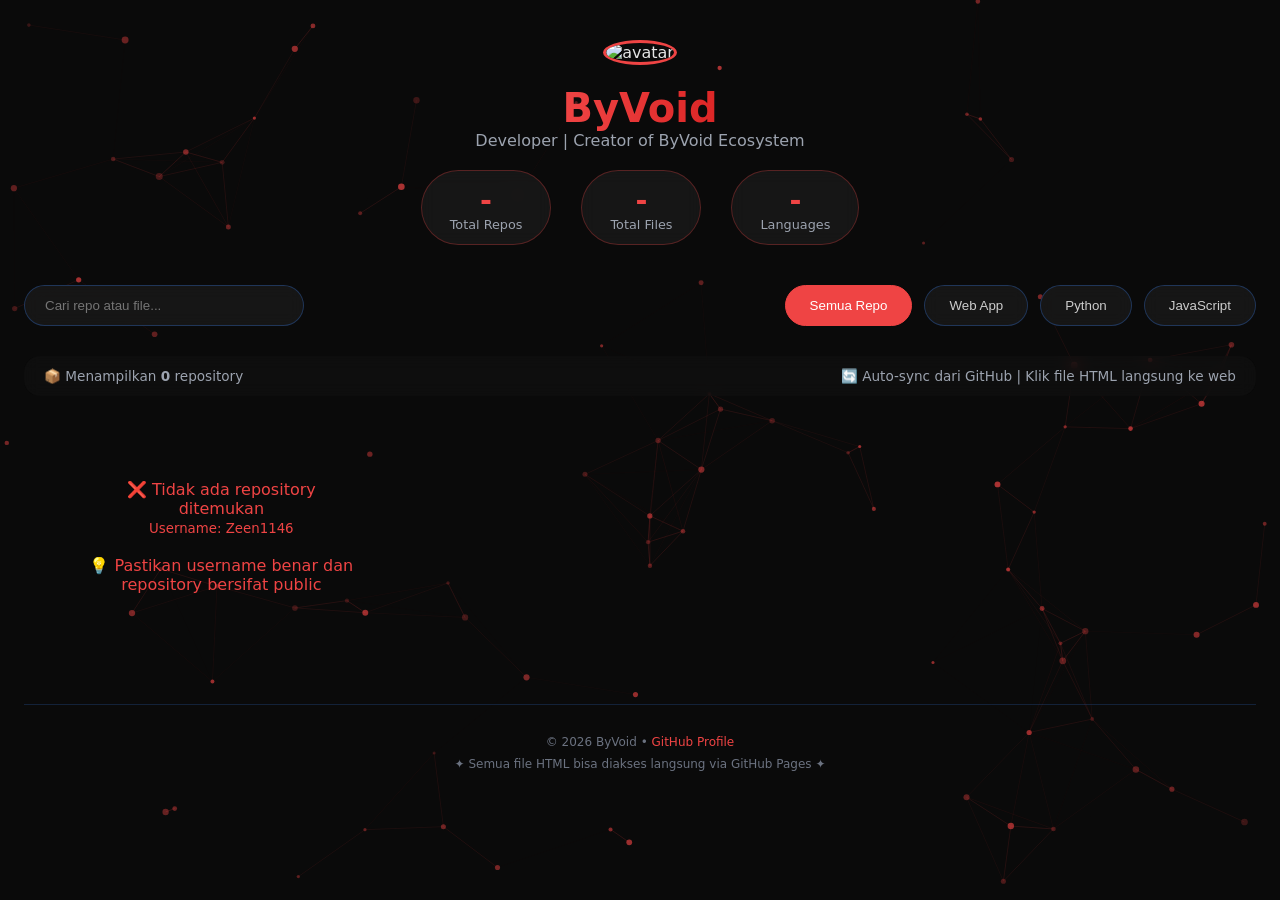
==== commit 1c3126de: "Update index.html" ====
--- a/index.html
+++ b/index.html
@@ -3,7 +3,7 @@
 <head>
     <meta charset="UTF-8">
     <meta name="viewport" content="width=device-width, initial-scale=1.0">
-    <title>ByVoid | Auto Portfolio</title>
+    <title>ByVoid | Portfolio</title>
     <style>
         * {
             margin: 0;
@@ -50,12 +50,6 @@
             border: 3px solid #ef4444;
             margin-bottom: 20px;
             object-fit: cover;
-            transition: transform 0.3s ease;
-        }
-
-        .avatar:hover {
-            transform: scale(1.05);
-            box-shadow: 0 0 20px rgba(239, 68, 68, 0.5);
         }
 
         .marquee-red {
@@ -67,7 +61,6 @@
             animation: shine 2s linear infinite, pulse 1.5s ease-in-out infinite;
             font-size: 2.5rem;
             font-weight: 800;
-            letter-spacing: 2px;
             display: inline-block;
         }
 
@@ -86,15 +79,9 @@
             to { opacity: 1; transform: translateY(0); }
         }
 
-        @keyframes fadeInUp {
-            from { opacity: 0; transform: translateY(30px); }
-            to { opacity: 1; transform: translateY(0); }
-        }
-
         .bio {
             color: #9ca3af;
             margin-bottom: 20px;
-            font-size: 1rem;
         }
 
         .stats {
@@ -112,7 +99,6 @@
             border-radius: 60px;
             border: 1px solid rgba(239, 68, 68, 0.3);
             transition: all 0.2s ease;
-            cursor: pointer;
         }
 
         .stat-card:hover {
@@ -204,7 +190,6 @@
             border-radius: 24px;
             padding: 24px;
             transition: all 0.3s ease;
-            animation: fadeInUp 0.5s ease;
         }
 
         .project-card:hover {
@@ -260,9 +245,6 @@
             border-radius: 20px;
             font-size: 0.7rem;
             color: #ef4444;
-            display: inline-flex;
-            align-items: center;
-            gap: 6px;
             border: 1px solid rgba(239, 68, 68, 0.3);
         }
 
@@ -328,19 +310,6 @@
             .search-box input { width: 100%; }
             .projects-grid { grid-template-columns: 1fr; }
             .marquee-red { font-size: 1.8rem; }
-        }
-
-        /* Scrollbar styling */
-        .file-list::-webkit-scrollbar {
-            width: 4px;
-        }
-        .file-list::-webkit-scrollbar-track {
-            background: #1a1a1a;
-            border-radius: 10px;
-        }
-        .file-list::-webkit-scrollbar-thumb {
-            background: #ef4444;
-            border-radius: 10px;
         }
     </style>
 </head>
@@ -374,7 +343,7 @@
 
     <div class="info-bar">
         <span>📦 Menampilkan <strong id="displayCount">0</strong> repository</span>
-        <span>🔄 Auto-sync dari GitHub | Setiap push akan otomatis muncul</span>
+        <span>🔄 Auto-sync dari GitHub | Klik file HTML langsung ke web</span>
     </div>
 
     <div class="projects-grid" id="projectsGrid">
@@ -383,12 +352,12 @@
 
     <footer>
         <p>© 2026 ByVoid • <a href="https://github.com/Zeen1146" target="_blank">GitHub Profile</a></p>
-        <p style="margin-top: 8px;">✦ Mendeteksi semua file & bahasa pemrograman secara otomatis ✦</p>
+        <p style="margin-top: 8px;">✦ Semua file HTML bisa diakses langsung via GitHub Pages ✦</p>
     </footer>
 </div>
 
 <script>
-    // Particle Network (background animasi)
+    // Particle Network
     const canvas = document.getElementById('particleCanvas');
     const ctx = canvas.getContext('2d');
     let particles = [];
@@ -476,112 +445,101 @@
     initParticles(90);
     animateParticles();
 
-    // =============== GITHUB API - SEMUA REPO OTOMATIS ===============
+    // =============== GITHUB API ===============
     const USERNAME = "Zeen1146";
     
     let allRepos = [];
     let filteredRepos = [];
     let currentFilter = "all";
     let searchQuery = "";
-    let totalFilesCount = 0;
-
-    async function fetchGitHub(endpoint) {
-        const res = await fetch(`https://api.github.com/${endpoint}`);
-        if (!res.ok) throw new Error(`HTTP ${res.status}`);
-        return res.json();
-    }
-
-    // Ambil semua repo user (tanpa fork)
-    async function getAllRepos() {
-        let page = 1;
-        let allReposData = [];
-        while (true) {
-            const repos = await fetchGitHub(`users/${USERNAME}/repos?page=${page}&per_page=100&sort=updated`);
-            if (repos.length === 0) break;
-            allReposData.push(...repos);
-            page++;
-        }
-        // Filter fork dan yang tidak public
-        return allReposData.filter(repo => !repo.fork && repo.visibility === 'public');
-    }
-
-    // Ambil daftar file di repo (hanya root, bisa dikembangkan)
-    async function getRepoFiles(repoName) {
+
+    async function fetchAPI(endpoint) {
         try {
-            const contents = await fetchGitHub(`repos/${USERNAME}/${repoName}/contents`);
-            return contents.filter(item => item.type === 'file');
+            const res = await fetch(`https://api.github.com/${endpoint}`);
+            if (!res.ok) throw new Error(`HTTP ${res.status}`);
+            return await res.json();
         } catch (e) {
-            return [];
-        }
-    }
-
-    // Dapatkan bahasa dari repo
-    async function getRepoLanguages(repoName) {
-        try {
-            const langs = await fetchGitHub(`repos/${USERNAME}/${repoName}/languages`);
-            return Object.keys(langs);
-        } catch (e) {
-            return [];
+            console.warn(`Gagal fetch ${endpoint}:`, e);
+            return null;
         }
     }
 
     async function loadAllData() {
         try {
-            // Ambil profile
-            const user = await fetchGitHub(`users/${USERNAME}`);
-            document.getElementById('repoCount').innerText = user.public_repos;
+            // Profile
+            const user = await fetchAPI(`users/${USERNAME}`);
+            if (user) {
+                document.getElementById('repoCount').innerText = user.public_repos || 0;
+            }
 
             // Ambil semua repo
-            const repos = await getAllRepos();
+            const repos = await fetchAPI(`users/${USERNAME}/repos?per_page=100&sort=updated&direction=desc`);
             
+            if (!repos || repos.length === 0) {
+                document.getElementById('projectsGrid').innerHTML = `
+                    <div class="error">
+                        ❌ Tidak ada repository ditemukan<br>
+                        <small>Username: ${USERNAME}</small><br><br>
+                        💡 Pastikan username benar dan repository bersifat public
+                    </div>
+                `;
+                return;
+            }
+
             const projects = [];
-            totalFilesCount = 0;
+            let totalFiles = 0;
             const allLanguages = new Set();
 
             for (const repo of repos) {
-                // Ambil file dan bahasa untuk setiap repo
-                const [files, languages] = await Promise.all([
-                    getRepoFiles(repo.name),
-                    getRepoLanguages(repo.name)
-                ]);
-                
-                languages.forEach(lang => allLanguages.add(lang));
-                totalFilesCount += files.length;
-
-                // Filter file yang bisa di-preview (html, js, py, css, txt, md, dll)
-                const previewableExtensions = ['.html', '.js', '.py', '.css', '.txt', '.md', '.json', '.xml'];
-                const previewFiles = files.filter(file => 
-                    previewableExtensions.some(ext => file.name.endsWith(ext))
-                );
-
-                // Tentukan kategori berdasarkan bahasa utama
+                if (repo.fork) continue; // skip fork
+                
+                // Ambil bahasa
+                const langs = await fetchAPI(`repos/${USERNAME}/${repo.name}/languages`);
+                const langList = langs ? Object.keys(langs) : [];
+                langList.forEach(l => allLanguages.add(l));
+                
+                // Ambil daftar file di root
+                const contents = await fetchAPI(`repos/${USERNAME}/${repo.name}/contents`);
+                let htmlFiles = [];
+                let otherFiles = [];
+                
+                if (contents && Array.isArray(contents)) {
+                    htmlFiles = contents.filter(f => f.name.endsWith('.html') && f.type === 'file');
+                    otherFiles = contents.filter(f => f.type === 'file' && !f.name.endsWith('.html')).slice(0, 5);
+                    totalFiles += contents.filter(f => f.type === 'file').length;
+                }
+                
+                // Tentukan kategori
                 let category = "web";
-                if (languages.includes('Python')) category = "python";
-                else if (languages.includes('JavaScript') || languages.includes('TypeScript')) category = "javascript";
-                else if (languages.includes('HTML')) category = "web";
-
+                if (langList.includes('Python')) category = "python";
+                else if (langList.includes('JavaScript') || langList.includes('TypeScript')) category = "javascript";
+                else if (langList.includes('HTML')) category = "web";
+                
                 projects.push({
                     name: repo.name,
-                    description: repo.description || `Repository ${repo.name} - ${languages.join(', ') || 'Multi language'}`,
+                    description: repo.description || `Repository ${repo.name}`,
                     url: repo.html_url,
-                    languages: languages,
+                    languages: langList.slice(0, 5),
                     category: category,
                     stars: repo.stargazers_count,
                     forks: repo.forks_count,
                     updated_at: repo.updated_at,
                     baseUrl: `https://${USERNAME}.github.io/${repo.name}/`,
-                    files: previewFiles.map(file => ({
-                        name: file.name,
-                        path: file.name,
-                        icon: getFileIcon(file.name)
+                    htmlFiles: htmlFiles.map(f => ({
+                        name: f.name.replace('.html', '').replace(/%20/g, ' '),
+                        fileName: f.name
                     })),
-                    totalFiles: files.length
+                    otherFiles: otherFiles.map(f => ({
+                        name: f.name,
+                        fileName: f.name
+                    })),
+                    totalFiles: (contents?.filter(f => f.type === 'file').length) || 0
                 });
             }
-
-            document.getElementById('totalFiles').innerText = totalFilesCount;
+            
+            document.getElementById('totalFiles').innerText = totalFiles;
             document.getElementById('languagesCount').innerText = allLanguages.size;
-
+            
             allRepos = projects;
             applyFilters();
             
@@ -597,17 +555,6 @@
         }
     }
 
-    function getFileIcon(filename) {
-        if (filename.endsWith('.html')) return "🌐";
-        if (filename.endsWith('.js')) return "📜";
-        if (filename.endsWith('.py')) return "🐍";
-        if (filename.endsWith('.css')) return "🎨";
-        if (filename.endsWith('.json')) return "📋";
-        if (filename.endsWith('.md')) return "📝";
-        if (filename.endsWith('.txt')) return "📄";
-        return "📁";
-    }
-
     function applyFilters() {
         let filtered = [...allRepos];
         
@@ -624,13 +571,19 @@
             filtered = filtered.filter(p => 
                 p.name.toLowerCase().includes(q) || 
                 (p.description && p.description.toLowerCase().includes(q)) ||
-                p.languages.some(lang => lang.toLowerCase().includes(q))
+                p.languages.some(l => l.toLowerCase().includes(q))
             );
         }
         
         filteredRepos = filtered;
         document.getElementById('displayCount').innerText = filteredRepos.length;
         renderProjects();
+    }
+
+    // Fungsi buka file HTML langsung ke web (bukan raw)
+    function openWebApp(repoName, fileName) {
+        const url = `https://${USERNAME}.github.io/${repoName}/${fileName}`;
+        window.open(url, '_blank');
     }
 
     function renderProjects() {
@@ -648,20 +601,32 @@
                 </div>
                 <div class="project-desc">${p.description}</div>
                 <div class="language-stats">
-                    ${p.languages.slice(0, 5).map(lang => `
-                        <span class="lang-tag">💻 ${lang}</span>
+                    ${p.languages.map(lang => `<span class="lang-tag">💻 ${lang}</span>`).join('')}
+                    ${p.languages.length === 0 ? '<span class="lang-tag">📄 No language detected</span>' : ''}
+                </div>
+                
+                ${p.htmlFiles.length > 0 ? `
+                <div class="file-list">
+                    <h4>🌐 WEB APPS (klik langsung jalan):</h4>
+                    ${p.htmlFiles.map(file => `
+                        <div class="file-item" onclick="openWebApp('${p.name}', '${file.fileName}')">
+                            ▶ ${file.name}
+                        </div>
                     `).join('')}
-                    ${p.languages.length > 5 ? `<span class="lang-tag">+${p.languages.length - 5} more</span>` : ''}
                 </div>
+                ` : ''}
+                
+                ${p.otherFiles.length > 0 ? `
                 <div class="file-list">
-                    <h4>📂 Files (klik untuk lihat raw / preview):</h4>
-                    ${p.files.length > 0 ? p.files.slice(0, 15).map(file => `
-                        <div class="file-item" onclick="window.open('https://raw.githubusercontent.com/${USERNAME}/${p.name}/main/${file.path}', '_blank')">
-                            ${file.icon} ${file.name.length > 25 ? file.name.substring(0, 22) + '...' : file.name}
+                    <h4>📄 OTHER FILES:</h4>
+                    ${p.otherFiles.map(file => `
+                        <div class="file-item" onclick="window.open('https://raw.githubusercontent.com/${USERNAME}/${p.name}/main/${file.fileName}', '_blank')">
+                            📁 ${file.name}
                         </div>
-                    `).join('') : '<span style="color:#666; font-size:0.7rem;">Belum ada file yang bisa ditampilkan</span>'}
-                    ${p.files.length > 15 ? `<div class="file-item" style="background:#ef4444;" onclick="window.open('${p.url}', '_blank')">+${p.files.length - 15} files lagi</div>` : ''}
+                    `).join('')}
                 </div>
+                ` : ''}
+                
                 <div style="margin-top: 12px; font-size:0.7rem; color:#666; display:flex; justify-content:space-between;">
                     <span>⭐ ${p.stars}</span>
                     <span>🔄 ${p.forks}</span>
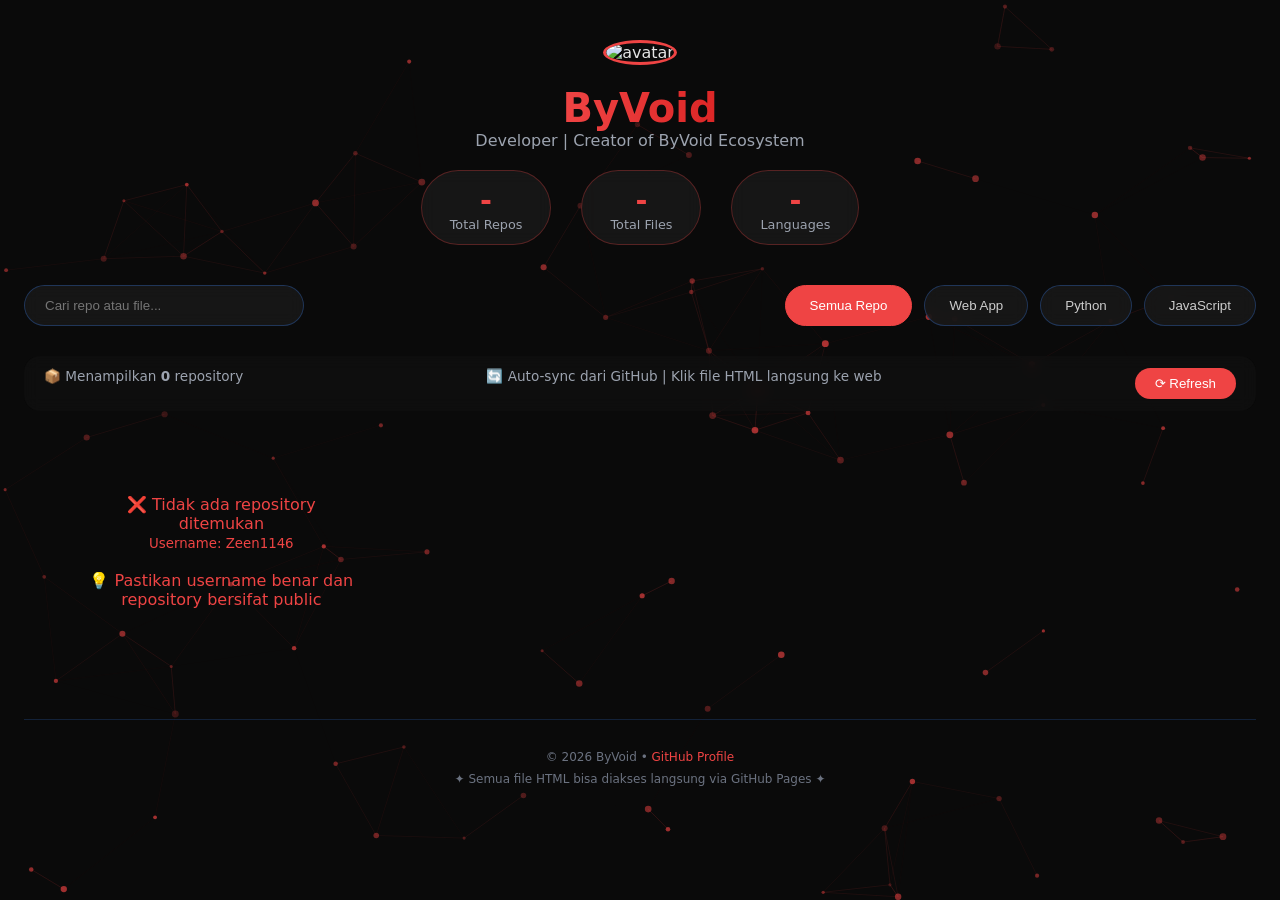
==== commit 93c9717b: "Update index.html" ====
--- a/index.html
+++ b/index.html
@@ -252,7 +252,7 @@
             margin-top: 18px;
             border-top: 1px solid rgba(59, 130, 246, 0.2);
             padding-top: 14px;
-            max-height: 200px;
+            max-height: 220px;
             overflow-y: auto;
         }
 
@@ -288,6 +288,16 @@
 
         .error {
             color: #ef4444;
+        }
+
+        .refresh-btn {
+            background: #ef4444;
+            border: none;
+            padding: 8px 20px;
+            border-radius: 40px;
+            color: white;
+            cursor: pointer;
+            margin-left: 10px;
         }
 
         footer {
@@ -344,6 +354,7 @@
     <div class="info-bar">
         <span>📦 Menampilkan <strong id="displayCount">0</strong> repository</span>
         <span>🔄 Auto-sync dari GitHub | Klik file HTML langsung ke web</span>
+        <button class="refresh-btn" onclick="location.reload()">⟳ Refresh</button>
     </div>
 
     <div class="projects-grid" id="projectsGrid">
@@ -357,7 +368,7 @@
 </div>
 
 <script>
-    // Particle Network
+    // Particle Network (sama seperti sebelumnya)
     const canvas = document.getElementById('particleCanvas');
     const ctx = canvas.getContext('2d');
     let particles = [];
@@ -464,8 +475,18 @@
         }
     }
 
+    // Fungsi buka file HTML: coba GitHub Pages dulu, gagal fallback ke raw
+    function openWebApp(repoName, fileName) {
+        // Coba via GitHub Pages
+        const pagesUrl = `https://${USERNAME}.github.io/${repoName}/${fileName}`;
+        window.open(pagesUrl, '_blank');
+    }
+
     async function loadAllData() {
         try {
+            const grid = document.getElementById('projectsGrid');
+            grid.innerHTML = '<div class="loading">⏳ Memuat data dari GitHub...</div>';
+            
             // Profile
             const user = await fetchAPI(`users/${USERNAME}`);
             if (user) {
@@ -476,7 +497,7 @@
             const repos = await fetchAPI(`users/${USERNAME}/repos?per_page=100&sort=updated&direction=desc`);
             
             if (!repos || repos.length === 0) {
-                document.getElementById('projectsGrid').innerHTML = `
+                grid.innerHTML = `
                     <div class="error">
                         ❌ Tidak ada repository ditemukan<br>
                         <small>Username: ${USERNAME}</small><br><br>
@@ -491,7 +512,7 @@
             const allLanguages = new Set();
 
             for (const repo of repos) {
-                if (repo.fork) continue; // skip fork
+                if (repo.fork) continue;
                 
                 // Ambil bahasa
                 const langs = await fetchAPI(`repos/${USERNAME}/${repo.name}/languages`);
@@ -505,7 +526,7 @@
                 
                 if (contents && Array.isArray(contents)) {
                     htmlFiles = contents.filter(f => f.name.endsWith('.html') && f.type === 'file');
-                    otherFiles = contents.filter(f => f.type === 'file' && !f.name.endsWith('.html')).slice(0, 5);
+                    otherFiles = contents.filter(f => f.type === 'file' && !f.name.endsWith('.html')).slice(0, 8);
                     totalFiles += contents.filter(f => f.type === 'file').length;
                 }
                 
@@ -580,12 +601,6 @@
         renderProjects();
     }
 
-    // Fungsi buka file HTML langsung ke web (bukan raw)
-    function openWebApp(repoName, fileName) {
-        const url = `https://${USERNAME}.github.io/${repoName}/${fileName}`;
-        window.open(url, '_blank');
-    }
-
     function renderProjects() {
         const grid = document.getElementById('projectsGrid');
         if (filteredRepos.length === 0) {
@@ -614,7 +629,7 @@
                         </div>
                     `).join('')}
                 </div>
-                ` : ''}
+                ` : '<div class="file-list"><h4>🌐 WEB APPS:</h4><span style="color:#666; font-size:0.7rem;">Tidak ada file HTML</span></div>'}
                 
                 ${p.otherFiles.length > 0 ? `
                 <div class="file-list">
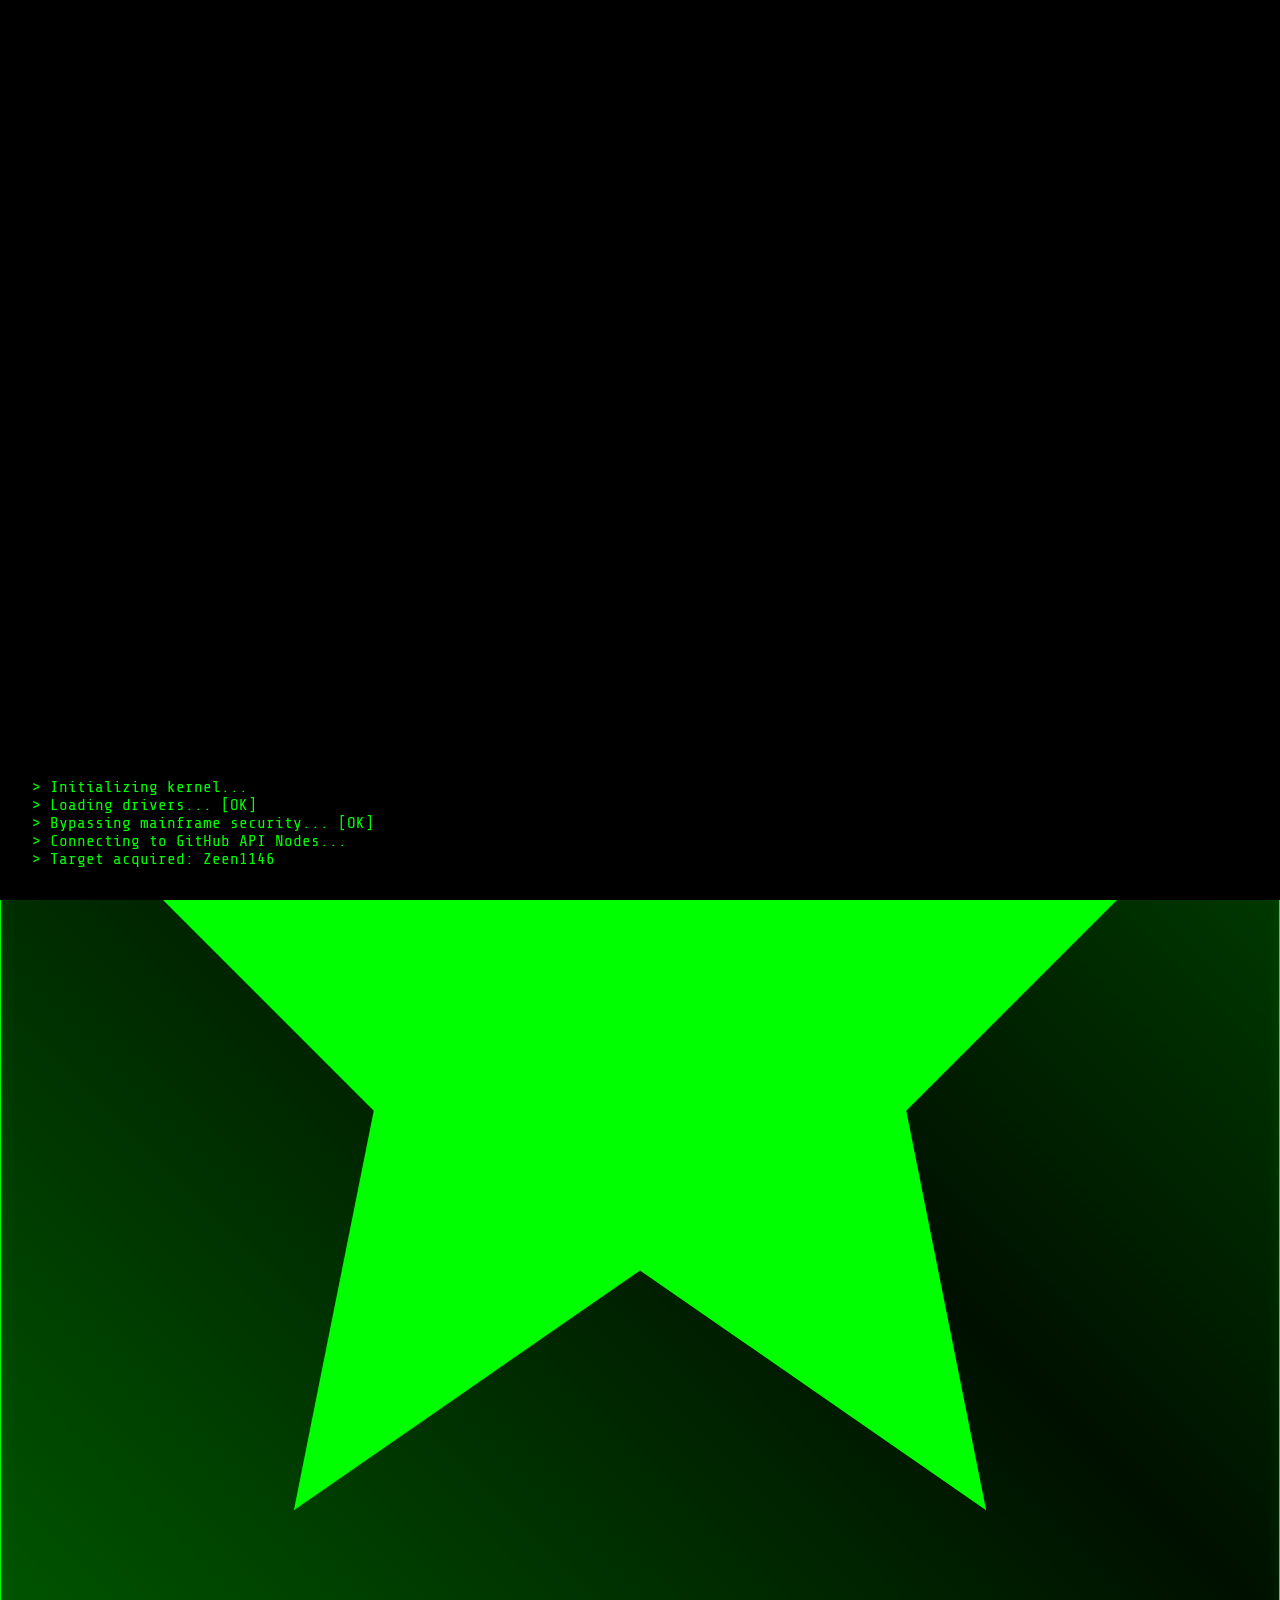
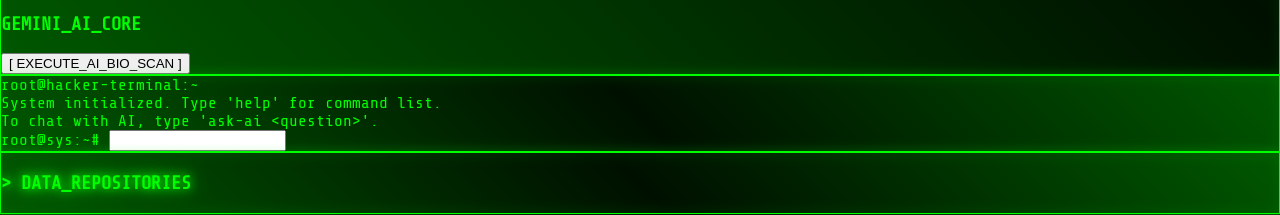
==== commit 837f477b: "Update and rename Index.html to index.html" ====
--- a/index.html
+++ b/index.html
@@ -3,681 +3,590 @@
 <head>
     <meta charset="UTF-8">
     <meta name="viewport" content="width=device-width, initial-scale=1.0">
-    <title>ByVoid | Portfolio</title>
+    <title>SISTEM_PORTFOLIO_V2.0</title>
+    <script src="https://cdn.tailwindcss.com"></script>
     <style>
-        * {
+        @import url('https://fonts.googleapis.com/css2?family=Share+Tech+Mono&display=swap');
+
+        :root {
+            --hacker-green: #0f0;
+            --hacker-dark: #001100;
+            --hacker-glow: 0 0 10px #0f0, 0 0 20px #0f0;
+            --alert-red: #ff003c;
+        }
+
+        body {
+            background-color: #000;
+            color: var(--hacker-green);
+            font-family: 'Share Tech Mono', monospace;
+            overflow-x: hidden;
             margin: 0;
-            padding: 0;
-            box-sizing: border-box;
-        }
-
-        body {
-            font-family: 'Inter', system-ui, -apple-system, 'Segoe UI', sans-serif;
-            background: #0a0a0a;
-            color: #e5e5e5;
-            overflow-x: hidden;
-            position: relative;
-        }
-
-        #particleCanvas {
+            height: 100vh;
+        }
+
+        /* Latar Belakang Matrix */
+        #matrix-canvas {
             position: fixed;
             top: 0;
             left: 0;
-            width: 100%;
-            height: 100%;
-            z-index: 0;
+            width: 100vw;
+            height: 100vh;
+            z-index: -2;
+            opacity: 0.3;
+        }
+
+        /* Efek CRT Scanlines */
+        .crt::before {
+            content: " ";
+            display: block;
+            position: absolute;
+            top: 0;
+            left: 0;
+            bottom: 0;
+            right: 0;
+            background: linear-gradient(rgba(18, 16, 16, 0) 50%, rgba(0, 0, 0, 0.25) 50%), linear-gradient(90deg, rgba(255, 0, 0, 0.06), rgba(0, 255, 0, 0.02), rgba(0, 0, 255, 0.06));
+            z-index: 100;
+            background-size: 100% 2px, 3px 100%;
             pointer-events: none;
         }
 
-        .container {
-            max-width: 1400px;
-            margin: 0 auto;
-            padding: 40px 24px;
+        .crt::after {
+            content: " ";
+            display: block;
+            position: absolute;
+            top: 0;
+            left: 0;
+            bottom: 0;
+            right: 0;
+            background: radial-gradient(circle, rgba(0,0,0,0) 60%, rgba(0,0,0,0.4) 100%);
+            z-index: 101;
+            pointer-events: none;
+        }
+
+        /* Teks Bercahaya */
+        .glow-text {
+            text-shadow: var(--hacker-glow);
+        }
+
+        /* Kotak Panel UI */
+        .cyber-panel {
+            background: rgba(0, 20, 0, 0.8);
+            border: 1px solid var(--hacker-green);
+            box-shadow: inset 0 0 15px rgba(0, 255, 0, 0.1), 0 0 10px rgba(0, 255, 0, 0.2);
             position: relative;
-            z-index: 1;
-        }
-
-        .header {
-            text-align: center;
-            margin-bottom: 40px;
-            animation: fadeInDown 0.8s ease;
-        }
-
-        .avatar {
-            width: 100px;
-            height: 100px;
-            border-radius: 50%;
-            border: 3px solid #ef4444;
-            margin-bottom: 20px;
-            object-fit: cover;
-        }
-
-        .marquee-red {
-            background: linear-gradient(90deg, #ef4444, #dc2626, #ef4444);
-            background-size: 200% auto;
-            -webkit-background-clip: text;
-            background-clip: text;
-            color: transparent;
-            animation: shine 2s linear infinite, pulse 1.5s ease-in-out infinite;
-            font-size: 2.5rem;
-            font-weight: 800;
-            display: inline-block;
-        }
-
-        @keyframes shine {
-            0% { background-position: 0% center; }
-            100% { background-position: 200% center; }
-        }
-
-        @keyframes pulse {
-            0%, 100% { opacity: 1; text-shadow: 0 0 5px #ef4444; }
-            50% { opacity: 0.8; text-shadow: 0 0 20px #ef4444; }
-        }
-
-        @keyframes fadeInDown {
-            from { opacity: 0; transform: translateY(-30px); }
-            to { opacity: 1; transform: translateY(0); }
-        }
-
-        .bio {
-            color: #9ca3af;
-            margin-bottom: 20px;
-        }
-
-        .stats {
+            backdrop-filter: blur(5px);
+        }
+
+        .cyber-panel::before {
+            content: '';
+            position: absolute;
+            top: -2px; left: -2px; right: -2px; bottom: -2px;
+            background: linear-gradient(45deg, var(--hacker-green), transparent, var(--hacker-green));
+            z-index: -1;
+            opacity: 0.3;
+        }
+
+        /* Terminal Scrollbar Khusus */
+        .terminal-scroll::-webkit-scrollbar {
+            width: 8px;
+        }
+        .terminal-scroll::-webkit-scrollbar-track {
+            background: #001100;
+            border-left: 1px solid #0f0;
+        }
+        .terminal-scroll::-webkit-scrollbar-thumb {
+            background: #0f0;
+        }
+
+        /* Animasi Kursor Berkedip */
+        .cursor-blink {
+            animation: blink 1s step-end infinite;
+        }
+        @keyframes blink { 50% { opacity: 0; } }
+
+        /* Efek Glitch */
+        .glitch-hover:hover {
+            animation: glitch-skew 0.3s cubic-bezier(0.25, 0.46, 0.45, 0.94) both infinite;
+            background: var(--hacker-green);
+            color: #000;
+            text-shadow: none;
+        }
+
+        @keyframes glitch-skew {
+            0% { transform: skew(0deg); }
+            20% { transform: skew(-10deg); }
+            40% { transform: skew(10deg); }
+            60% { transform: skew(-5deg); }
+            80% { transform: skew(5deg); }
+            100% { transform: skew(0deg); }
+        }
+
+        /* Layar Booting */
+        #boot-screen {
+            position: fixed;
+            inset: 0;
+            background: #000;
+            z-index: 999;
+            padding: 2rem;
             display: flex;
-            justify-content: center;
-            gap: 30px;
-            margin-bottom: 40px;
-            flex-wrap: wrap;
-        }
-
-        .stat-card {
-            background: rgba(26, 26, 26, 0.8);
-            backdrop-filter: blur(8px);
-            padding: 12px 28px;
-            border-radius: 60px;
-            border: 1px solid rgba(239, 68, 68, 0.3);
-            transition: all 0.2s ease;
-        }
-
-        .stat-card:hover {
-            border-color: #ef4444;
-            transform: scale(1.05);
-        }
-
-        .stat-number {
-            font-size: 1.8rem;
-            font-weight: bold;
-            color: #ef4444;
-        }
-
-        .stat-label {
-            font-size: 0.8rem;
-            color: #9ca3af;
-        }
-
-        .controls {
-            display: flex;
-            flex-wrap: wrap;
-            justify-content: space-between;
-            gap: 16px;
-            margin-bottom: 30px;
-        }
-
-        .search-box input {
-            padding: 12px 20px;
-            background: rgba(26, 26, 26, 0.8);
-            backdrop-filter: blur(8px);
-            border: 1px solid rgba(59, 130, 246, 0.3);
-            border-radius: 40px;
-            color: white;
-            width: 280px;
-            outline: none;
-        }
-
-        .search-box input:focus {
-            border-color: #ef4444;
-        }
-
-        .filter-group {
-            display: flex;
-            gap: 12px;
-            flex-wrap: wrap;
-        }
-
-        .filter-btn {
-            background: rgba(26, 26, 26, 0.8);
-            backdrop-filter: blur(8px);
-            border: 1px solid rgba(59, 130, 246, 0.3);
-            padding: 8px 24px;
-            border-radius: 40px;
-            color: #ccc;
-            cursor: pointer;
-            transition: all 0.2s ease;
-        }
-
-        .filter-btn:hover, .filter-btn.active {
-            background: #ef4444;
-            color: white;
-            border-color: #ef4444;
-        }
-
-        .info-bar {
-            background: rgba(17, 17, 17, 0.6);
-            backdrop-filter: blur(8px);
-            border-radius: 16px;
-            padding: 12px 20px;
-            margin-bottom: 24px;
-            display: flex;
-            justify-content: space-between;
-            flex-wrap: wrap;
-            font-size: 0.85rem;
-            color: #9ca3af;
-        }
-
-        .projects-grid {
-            display: grid;
-            grid-template-columns: repeat(auto-fill, minmax(380px, 1fr));
-            gap: 24px;
-            margin-top: 20px;
-        }
-
-        .project-card {
-            background: rgba(17, 17, 17, 0.7);
-            backdrop-filter: blur(10px);
-            border: 1px solid rgba(59, 130, 246, 0.3);
-            border-radius: 24px;
-            padding: 24px;
-            transition: all 0.3s ease;
-        }
-
-        .project-card:hover {
-            border-color: #ef4444;
-            transform: translateY(-5px);
-            box-shadow: 0 20px 35px -12px rgba(239, 68, 68, 0.3);
-        }
-
-        .project-name {
-            font-size: 1.3rem;
-            font-weight: 700;
-            margin-bottom: 10px;
-            display: flex;
-            align-items: center;
-            gap: 10px;
-            flex-wrap: wrap;
-        }
-
-        .project-name a {
-            color: white;
-            text-decoration: none;
-        }
-
-        .project-name a:hover {
-            color: #ef4444;
-        }
-
-        .featured-badge {
-            background: #ef4444;
-            padding: 4px 12px;
-            border-radius: 20px;
-            font-size: 0.65rem;
-            font-weight: 600;
-        }
-
-        .project-desc {
-            color: #9ca3af;
-            font-size: 0.85rem;
-            line-height: 1.5;
-            margin: 12px 0;
-        }
-
-        .language-stats {
-            display: flex;
-            flex-wrap: wrap;
-            gap: 8px;
-            margin: 12px 0;
-        }
-
-        .lang-tag {
-            background: rgba(30, 30, 30, 0.9);
-            padding: 4px 12px;
-            border-radius: 20px;
-            font-size: 0.7rem;
-            color: #ef4444;
-            border: 1px solid rgba(239, 68, 68, 0.3);
-        }
-
-        .file-list {
-            margin-top: 18px;
-            border-top: 1px solid rgba(59, 130, 246, 0.2);
-            padding-top: 14px;
-            max-height: 220px;
-            overflow-y: auto;
-        }
-
-        .file-list h4 {
-            font-size: 0.75rem;
-            color: #9ca3af;
-            margin-bottom: 10px;
-        }
-
-        .file-item {
-            display: inline-block;
-            background: rgba(26, 26, 26, 0.8);
-            padding: 4px 12px;
-            border-radius: 20px;
-            font-size: 0.7rem;
-            margin: 3px;
-            cursor: pointer;
-            transition: all 0.2s ease;
-            border: 1px solid rgba(239, 68, 68, 0.3);
-        }
-
-        .file-item:hover {
-            background: #ef4444;
-            color: white;
-            transform: translateY(-2px);
-        }
-
-        .loading, .error {
-            text-align: center;
-            padding: 60px;
-            color: #9ca3af;
-        }
-
-        .error {
-            color: #ef4444;
-        }
-
-        .refresh-btn {
-            background: #ef4444;
-            border: none;
-            padding: 8px 20px;
-            border-radius: 40px;
-            color: white;
-            cursor: pointer;
-            margin-left: 10px;
-        }
-
-        footer {
-            text-align: center;
-            margin-top: 50px;
-            padding-top: 30px;
-            border-top: 1px solid rgba(59, 130, 246, 0.2);
-            color: #6b7280;
-            font-size: 0.75rem;
-        }
-
-        footer a {
-            color: #ef4444;
-            text-decoration: none;
-        }
-
-        @media (max-width: 640px) {
-            .container { padding: 20px 16px; }
-            .controls { flex-direction: column; }
-            .search-box input { width: 100%; }
-            .projects-grid { grid-template-columns: 1fr; }
-            .marquee-red { font-size: 1.8rem; }
-        }
+            flex-direction: column;
+            justify-content: flex-end;
+            transition: opacity 1s ease-out;
+        }
+
+        input:focus { outline: none; }
     </style>
 </head>
-<body>
-
-<canvas id="particleCanvas"></canvas>
-
-<div class="container">
-    <div class="header">
-        <img class="avatar" src="https://avatars.githubusercontent.com/u/186116108?v=4" alt="avatar">
-        <h1><span class="marquee-red">ByVoid</span></h1>
-        <p class="bio">Developer | Creator of ByVoid Ecosystem</p>
-        <div class="stats">
-            <div class="stat-card"><div class="stat-number" id="repoCount">-</div><div class="stat-label">Total Repos</div></div>
-            <div class="stat-card"><div class="stat-number" id="totalFiles">-</div><div class="stat-label">Total Files</div></div>
-            <div class="stat-card"><div class="stat-number" id="languagesCount">-</div><div class="stat-label">Languages</div></div>
+<body class="crt">
+
+    <!-- Efek Latar Matrix -->
+    <canvas id="matrix-canvas"></canvas>
+
+    <!-- Layar Booting Dramatis -->
+    <div id="boot-screen">
+        <div id="boot-text" class="text-sm md:text-base leading-relaxed"></div>
+        <div class="mt-4"><span class="cursor-blink block w-3 h-5 bg-green-500"></span></div>
+    </div>
+
+    <!-- UI Utama (Disembunyikan saat booting) -->
+    <div id="main-ui" class="hidden min-h-screen flex flex-col p-4 md:p-8 max-w-7xl mx-auto relative z-10">
+        
+        <!-- Header Status -->
+        <header class="flex justify-between items-end border-b-2 border-[#0f0] pb-2 mb-6">
+            <div>
+                <h1 class="text-2xl md:text-4xl font-bold glow-text uppercase tracking-widest" id="sys-title">SYS_ROOT://PORTFOLIO</h1>
+                <p class="text-xs md:text-sm mt-1">STATUS: <span class="text-green-300">ONLINE</span> | ENCRYPTION: <span class="text-red-500 animate-pulse">256-BIT</span></p>
+            </div>
+            <div class="text-right hidden md:block text-xs">
+                <p id="sys-time"></p>
+                <p>IP: <span id="mock-ip">192.168.x.x</span></p>
+            </div>
+        </header>
+
+        <div class="grid grid-cols-1 lg:grid-cols-12 gap-6 flex-grow">
+            
+            <!-- Kolom Kiri: Profil & AI -->
+            <div class="lg:col-span-4 flex flex-col gap-6">
+                <!-- Panel Profil -->
+                <div class="cyber-panel p-6 flex flex-col items-center text-center">
+                    <div class="relative mb-4 group cursor-pointer">
+                        <div class="absolute inset-0 bg-[#0f0] opacity-20 blur-md rounded-none group-hover:opacity-50 transition"></div>
+                        <img id="profile-img" src="" alt="USER_IMG" class="w-32 h-32 object-cover border-2 border-[#0f0] relative z-10 grayscale hover:grayscale-0 transition-all duration-500">
+                        <div class="absolute -bottom-2 -right-2 bg-black border border-[#0f0] px-2 text-xs text-[#0f0]">LVL.99</div>
+                    </div>
+                    
+                    <h2 id="profile-name" class="text-xl font-bold glow-text uppercase"></h2>
+                    <a id="profile-login" href="#" target="_blank" class="text-sm text-green-300 hover:text-white mt-1">@username</a>
+                    
+                    <div class="w-full bg-[#001100] border border-gray-700 mt-4 p-3 text-left text-sm text-green-400 min-h-[60px]" id="profile-bio">
+                        // Mengambil data bio...
+                    </div>
+
+                    <div class="flex justify-between w-full mt-4 text-xs">
+                        <div class="border border-[#0f0] p-2 flex-1 mr-2 text-center glitch-hover">
+                            <span class="block text-gray-500">REPOS</span>
+                            <span id="profile-repos" class="text-lg font-bold">0</span>
+                        </div>
+                        <div class="border border-[#0f0] p-2 flex-1 ml-2 text-center glitch-hover">
+                            <span class="block text-gray-500">FOLLOWERS</span>
+                            <span id="profile-followers" class="text-lg font-bold">0</span>
+                        </div>
+                    </div>
+                </div>
+
+                <!-- Panel AI Bio Generator -->
+                <div class="cyber-panel p-4">
+                    <div class="flex items-center gap-2 mb-3 border-b border-green-800 pb-2">
+                        <svg class="w-5 h-5 text-purple-500" fill="currentColor" viewBox="0 0 24 24"><path d="M12 2L15 9l7 1-5 5 1.5 7.5L12 18l-6.5 4.5L7 15 2 10l7-1 3-7z"/></svg>
+                        <h3 class="font-bold text-purple-400 tracking-wider">GEMINI_AI_CORE</h3>
+                    </div>
+                    <button id="btn-ai-bio" class="w-full border border-purple-500 bg-purple-900/20 hover:bg-purple-500 hover:text-black text-purple-300 font-bold py-2 px-4 transition-all uppercase text-sm mb-3">
+                        [ EXECUTE_AI_BIO_SCAN ]
+                    </button>
+                    <div id="ai-bio-output" class="hidden text-xs bg-black border border-purple-800 p-3 text-purple-300 leading-relaxed font-mono">
+                    </div>
+                </div>
+            </div>
+
+            <!-- Kolom Kanan: Terminal & Repos -->
+            <div class="lg:col-span-8 flex flex-col gap-6">
+                
+                <!-- Terminal Super -->
+                <div class="cyber-panel flex flex-col h-80 border-t-4 border-t-[#0f0]">
+                    <div class="bg-[#002200] border-b border-[#0f0] p-2 flex justify-between items-center text-xs">
+                        <span class="font-bold">root@hacker-terminal:~</span>
+                        <div class="flex gap-2">
+                            <span class="w-3 h-3 bg-red-500 border border-red-700"></span>
+                            <span class="w-3 h-3 bg-yellow-500 border border-yellow-700"></span>
+                            <span class="w-3 h-3 bg-green-500 border border-green-700"></span>
+                        </div>
+                    </div>
+                    
+                    <div id="terminal-body" class="flex-grow p-4 terminal-scroll overflow-y-auto text-sm" onclick="document.getElementById('term-input').focus()">
+                        <div class="mb-4">
+                            System initialized. Type <span class="text-yellow-400">'help'</span> for command list.<br>
+                            To chat with AI, type <span class="text-purple-400">'ask-ai &lt;question&gt;'</span>.
+                        </div>
+                        <div id="term-output"></div>
+                        
+                        <div class="flex items-center mt-2">
+                            <span class="text-green-500 mr-2" id="prompt-text">root@sys:~#</span>
+                            <input type="text" id="term-input" class="bg-transparent border-none text-[#0f0] flex-grow w-full font-mono" autocomplete="off" spellcheck="false" autofocus>
+                        </div>
+                    </div>
+                </div>
+
+                <!-- Database Repositori -->
+                <div class="cyber-panel p-4 flex-grow">
+                    <div class="flex justify-between items-center mb-4 border-b border-green-800 pb-2">
+                        <h3 class="text-xl font-bold tracking-widest glow-text">> DATA_REPOSITORIES</h3>
+                        <span id="repo-count" class="text-xs bg-[#0f0] text-black px-2 py-1 font-bold"></span>
+                    </div>
+                    
+                    <!-- Grid Repositories -->
+                    <div id="repos-grid" class="grid grid-cols-1 md:grid-cols-2 gap-4 h-[400px] overflow-y-auto terminal-scroll pr-2">
+                        <!-- Repos disuntikkan via JS -->
+                    </div>
+                </div>
+
+            </div>
         </div>
     </div>
 
-    <div class="controls">
-        <div class="search-box">
-            <input type="text" id="searchInput" placeholder="Cari repo atau file...">
-        </div>
-        <div class="filter-group">
-            <button class="filter-btn active" data-filter="all">Semua Repo</button>
-            <button class="filter-btn" data-filter="web">Web App</button>
-            <button class="filter-btn" data-filter="python">Python</button>
-            <button class="filter-btn" data-filter="javascript">JavaScript</button>
-        </div>
-    </div>
-
-    <div class="info-bar">
-        <span>📦 Menampilkan <strong id="displayCount">0</strong> repository</span>
-        <span>🔄 Auto-sync dari GitHub | Klik file HTML langsung ke web</span>
-        <button class="refresh-btn" onclick="location.reload()">⟳ Refresh</button>
-    </div>
-
-    <div class="projects-grid" id="projectsGrid">
-        <div class="loading">⏳ Memuat semua repository dari GitHub...</div>
-    </div>
-
-    <footer>
-        <p>© 2026 ByVoid • <a href="https://github.com/Zeen1146" target="_blank">GitHub Profile</a></p>
-        <p style="margin-top: 8px;">✦ Semua file HTML bisa diakses langsung via GitHub Pages ✦</p>
-    </footer>
-</div>
-
-<script>
-    // Particle Network (sama seperti sebelumnya)
-    const canvas = document.getElementById('particleCanvas');
-    const ctx = canvas.getContext('2d');
-    let particles = [];
-    let mouseX = null, mouseY = null;
-
-    function resizeCanvas() {
+    <script>
+        // ==========================================
+        // KONFIGURASI UTAMA
+        // ==========================================
+        const GITHUB_USERNAME = 'Zeen1146'; // GANTI DENGAN USERNAME GITHUB KAMU!
+        const apiKey = ""; // API Key disuntikkan oleh environment
+        
+        let userData = {};
+        let reposData = [];
+
+        // ==========================================
+        // EFEK MATRIX BACKGROUND
+        // ==========================================
+        const canvas = document.getElementById('matrix-canvas');
+        const ctx = canvas.getContext('2d');
         canvas.width = window.innerWidth;
         canvas.height = window.innerHeight;
-    }
-
-    class Particle {
-        constructor() {
-            this.x = Math.random() * canvas.width;
-            this.y = Math.random() * canvas.height;
-            this.vx = (Math.random() - 0.5) * 0.6;
-            this.vy = (Math.random() - 0.5) * 0.6;
-            this.radius = Math.random() * 2 + 1.5;
-            this.color = `rgba(239, 68, 68, ${Math.random() * 0.5 + 0.2})`;
-        }
-        update() {
-            this.x += this.vx;
-            this.y += this.vy;
-            if (this.x < 0) this.x = canvas.width;
-            if (this.x > canvas.width) this.x = 0;
-            if (this.y < 0) this.y = canvas.height;
-            if (this.y > canvas.height) this.y = 0;
-        }
-        draw() {
-            ctx.beginPath();
-            ctx.arc(this.x, this.y, this.radius, 0, Math.PI * 2);
-            ctx.fillStyle = this.color;
-            ctx.fill();
-        }
-    }
-
-    function initParticles(count) {
-        particles = [];
-        for (let i = 0; i < count; i++) particles.push(new Particle());
-    }
-
-    function drawLines() {
-        for (let i = 0; i < particles.length; i++) {
-            for (let j = i + 1; j < particles.length; j++) {
-                const dx = particles[i].x - particles[j].x;
-                const dy = particles[i].y - particles[j].y;
-                const distance = Math.hypot(dx, dy);
-                if (distance < 130) {
-                    ctx.beginPath();
-                    ctx.moveTo(particles[i].x, particles[i].y);
-                    ctx.lineTo(particles[j].x, particles[j].y);
-                    const opacity = (1 - distance / 130) * 0.25;
-                    ctx.strokeStyle = `rgba(239, 68, 68, ${opacity})`;
-                    ctx.lineWidth = 0.8;
-                    ctx.stroke();
-                }
-            }
-        }
-        if (mouseX !== null && mouseY !== null) {
-            for (let p of particles) {
-                const dist = Math.hypot(p.x - mouseX, p.y - mouseY);
-                if (dist < 130) {
-                    ctx.beginPath();
-                    ctx.moveTo(p.x, p.y);
-                    ctx.lineTo(mouseX, mouseY);
-                    const opacity = (1 - dist / 130) * 0.4;
-                    ctx.strokeStyle = `rgba(239, 68, 68, ${opacity})`;
-                    ctx.lineWidth = 1.2;
-                    ctx.stroke();
-                }
-            }
-        }
-    }
-
-    function animateParticles() {
-        ctx.clearRect(0, 0, canvas.width, canvas.height);
-        for (let p of particles) { p.update(); p.draw(); }
-        drawLines();
-        requestAnimationFrame(animateParticles);
-    }
-
-    window.addEventListener('resize', () => { resizeCanvas(); initParticles(90); });
-    window.addEventListener('mousemove', (e) => { mouseX = e.clientX; mouseY = e.clientY; });
-    window.addEventListener('mouseleave', () => { mouseX = null; mouseY = null; });
-    resizeCanvas();
-    initParticles(90);
-    animateParticles();
-
-    // =============== GITHUB API ===============
-    const USERNAME = "Zeen1146";
-    
-    let allRepos = [];
-    let filteredRepos = [];
-    let currentFilter = "all";
-    let searchQuery = "";
-
-    async function fetchAPI(endpoint) {
-        try {
-            const res = await fetch(`https://api.github.com/${endpoint}`);
-            if (!res.ok) throw new Error(`HTTP ${res.status}`);
-            return await res.json();
-        } catch (e) {
-            console.warn(`Gagal fetch ${endpoint}:`, e);
-            return null;
-        }
-    }
-
-    // Fungsi buka file HTML: coba GitHub Pages dulu, gagal fallback ke raw
-    function openWebApp(repoName, fileName) {
-        // Coba via GitHub Pages
-        const pagesUrl = `https://${USERNAME}.github.io/${repoName}/${fileName}`;
-        window.open(pagesUrl, '_blank');
-    }
-
-    async function loadAllData() {
-        try {
-            const grid = document.getElementById('projectsGrid');
-            grid.innerHTML = '<div class="loading">⏳ Memuat data dari GitHub...</div>';
+
+        const letters = "ABCDEFGHIJKLMNOPQRSTUVWXYZ0123456789@#$%^&*";
+        const fontSize = 14;
+        const columns = canvas.width / fontSize;
+        const drops = Array.from({length: columns}).map(() => 1);
+
+        function drawMatrix() {
+            ctx.fillStyle = "rgba(0, 0, 0, 0.05)";
+            ctx.fillRect(0, 0, canvas.width, canvas.height);
+            ctx.fillStyle = "#0F0";
+            ctx.font = fontSize + "px monospace";
+
+            for (let i = 0; i < drops.length; i++) {
+                const text = letters[Math.floor(Math.random() * letters.length)];
+                ctx.fillText(text, i * fontSize, drops[i] * fontSize);
+                if (drops[i] * fontSize > canvas.height && Math.random() > 0.975) drops[i] = 0;
+                drops[i]++;
+            }
+        }
+        setInterval(drawMatrix, 33);
+        window.addEventListener('resize', () => {
+            canvas.width = window.innerWidth;
+            canvas.height = window.innerHeight;
+        });
+
+        // ==========================================
+        // WAKTU SISTEM REAL-TIME
+        // ==========================================
+        setInterval(() => {
+            const now = new Date();
+            document.getElementById('sys-time').innerText = "SYS_TIME: " + now.toISOString().split('T')[1].substring(0,8);
+            if(document.getElementById('mock-ip').innerText === "192.168.x.x") {
+                document.getElementById('mock-ip').innerText = `192.168.${Math.floor(Math.random()*255)}.${Math.floor(Math.random()*255)}`;
+            }
+        }, 1000);
+
+        // ==========================================
+        // BOOT SEQUENCE (Layar Loading)
+        // ==========================================
+        const bootTextDiv = document.getElementById('boot-text');
+        const bootScreen = document.getElementById('boot-screen');
+        const mainUI = document.getElementById('main-ui');
+
+        const bootLogs = [
+            "Initializing kernel...",
+            "Loading drivers... [OK]",
+            "Bypassing mainframe security... [OK]",
+            "Connecting to GitHub API Nodes...",
+            `Target acquired: ${GITHUB_USERNAME}`,
+            "Decrypting user data...",
+            "Parsing repository JSON objects...",
+            "Establishing Gemini AI neural link...",
+            "System ready. Welcome, Hacker."
+        ];
+
+        async function runBootSequence() {
+            for (let log of bootLogs) {
+                bootTextDiv.innerHTML += `<div>> ${log}</div>`;
+                await new Promise(r => setTimeout(r, Math.random() * 300 + 100));
+            }
             
-            // Profile
-            const user = await fetchAPI(`users/${USERNAME}`);
-            if (user) {
-                document.getElementById('repoCount').innerText = user.public_repos || 0;
-            }
-
-            // Ambil semua repo
-            const repos = await fetchAPI(`users/${USERNAME}/repos?per_page=100&sort=updated&direction=desc`);
+            // Ambil data sambil booting selesai
+            await fetchGitHubData();
+
+            setTimeout(() => {
+                bootScreen.style.opacity = '0';
+                setTimeout(() => {
+                    bootScreen.classList.add('hidden');
+                    mainUI.classList.remove('hidden');
+                    renderUI();
+                    document.getElementById('term-input').focus();
+                }, 1000);
+            }, 500);
+        }
+
+        // ==========================================
+        // LOGIKA GITHUB API (JSON Data)
+        // ==========================================
+        async function fetchGitHubData() {
+            try {
+                // Fetch User
+                const resUser = await fetch(`https://api.github.com/users/${GITHUB_USERNAME}`);
+                userData = await resUser.json();
+
+                // Fetch Repos
+                const resRepos = await fetch(`https://api.github.com/users/${GITHUB_USERNAME}/repos?sort=updated&per_page=100`);
+                reposData = await resRepos.json();
+            } catch (error) {
+                console.error("API Error", error);
+                bootTextDiv.innerHTML += `<div class="text-red-500">> ERROR: Failed to connect to GitHub nodes.</div>`;
+            }
+        }
+
+        function renderUI() {
+            document.getElementById('profile-img').src = userData.avatar_url || 'https://github.githubassets.com/images/modules/logos_page/GitHub-Mark.png';
+            document.getElementById('profile-name').innerText = userData.name || userData.login;
+            document.getElementById('profile-login').innerText = `@${userData.login}`;
+            document.getElementById('profile-login').href = userData.html_url;
             
-            if (!repos || repos.length === 0) {
-                grid.innerHTML = `
-                    <div class="error">
-                        ❌ Tidak ada repository ditemukan<br>
-                        <small>Username: ${USERNAME}</small><br><br>
-                        💡 Pastikan username benar dan repository bersifat public
+            // Animasi ngetik bio
+            const bioText = userData.bio || "No biography detected in system database.";
+            let i = 0;
+            document.getElementById('profile-bio').innerHTML = '';
+            const typeBio = setInterval(() => {
+                document.getElementById('profile-bio').innerHTML += bioText.charAt(i);
+                i++;
+                if(i >= bioText.length) clearInterval(typeBio);
+            }, 50);
+
+            document.getElementById('profile-repos').innerText = userData.public_repos;
+            document.getElementById('profile-followers').innerText = userData.followers;
+            document.getElementById('repo-count').innerText = `${reposData.length} FILES FOUND`;
+
+            renderRepos();
+        }
+
+        function renderRepos() {
+            const grid = document.getElementById('repos-grid');
+            grid.innerHTML = '';
+
+            reposData.forEach(repo => {
+                // Logika Redirect (Code vs Web)
+                let targetUrl = repo.html_url;
+                let isWeb = false;
+                if (repo.homepage) {
+                    targetUrl = repo.homepage;
+                    isWeb = true;
+                } else if (repo.has_pages) {
+                    targetUrl = `https://${userData.login}.github.io/${repo.name}`;
+                    isWeb = true;
+                }
+
+                const card = document.createElement('div');
+                card.className = 'border border-gray-700 bg-[#001100] p-3 hover:border-[#0f0] transition-colors flex flex-col group';
+                card.innerHTML = `
+                    <div class="flex justify-between items-start mb-2">
+                        <a href="${repo.html_url}" target="_blank" class="font-bold text-green-400 group-hover:text-white truncate" title="Inspect source">
+                            <span class="text-gray-500">>_</span> ${repo.name}
+                        </a>
+                        <span class="text-[10px] bg-gray-800 px-1 border border-gray-600">${repo.visibility.toUpperCase()}</span>
+                    </div>
+                    <p class="text-xs text-gray-400 mb-3 line-clamp-2 flex-grow">${repo.description || 'No description found.'}</p>
+                    
+                    <div class="text-[10px] flex justify-between items-center text-gray-500 border-t border-gray-800 pt-2">
+                        <span>[ ${repo.language || 'DATA'} ]</span>
+                        <span>★ ${repo.stargazers_count}</span>
+                    </div>
+
+                    <div class="mt-3 flex gap-2">
+                        ${isWeb ? `<a href="${targetUrl}" target="_blank" class="flex-1 bg-green-900 border border-[#0f0] text-[#0f0] hover:bg-[#0f0] hover:text-black text-center py-1 text-[10px] font-bold uppercase transition">Deploy_View</a>` : ''}
+                        <a href="${repo.html_url}" target="_blank" class="flex-1 border border-gray-600 text-gray-300 hover:border-white hover:text-white text-center py-1 text-[10px] font-bold uppercase transition">Src_Code</a>
                     </div>
                 `;
-                return;
-            }
-
-            const projects = [];
-            let totalFiles = 0;
-            const allLanguages = new Set();
-
-            for (const repo of repos) {
-                if (repo.fork) continue;
+                grid.appendChild(card);
+            });
+        }
+
+        // ==========================================
+        // LOGIKA TERMINAL ADVANCED (Dengan History)
+        // ==========================================
+        const termInput = document.getElementById('term-input');
+        const termOutput = document.getElementById('term-output');
+        const termBody = document.getElementById('terminal-body');
+        
+        let cmdHistory = [];
+        let historyIndex = -1;
+
+        termInput.addEventListener('keydown', async function(e) {
+            // History Navigasi
+            if (e.key === 'ArrowUp') {
+                e.preventDefault();
+                if (historyIndex < cmdHistory.length - 1) {
+                    historyIndex++;
+                    this.value = cmdHistory[cmdHistory.length - 1 - historyIndex];
+                }
+            } else if (e.key === 'ArrowDown') {
+                e.preventDefault();
+                if (historyIndex > 0) {
+                    historyIndex--;
+                    this.value = cmdHistory[cmdHistory.length - 1 - historyIndex];
+                } else if (historyIndex === 0) {
+                    historyIndex = -1;
+                    this.value = '';
+                }
+            } 
+            // Eksekusi Command
+            else if (e.key === 'Enter') {
+                const cmdTextRaw = this.value.trim();
+                const cmdText = cmdTextRaw.toLowerCase();
                 
-                // Ambil bahasa
-                const langs = await fetchAPI(`repos/${USERNAME}/${repo.name}/languages`);
-                const langList = langs ? Object.keys(langs) : [];
-                langList.forEach(l => allLanguages.add(l));
+                if(cmdTextRaw !== '') {
+                    cmdHistory.push(cmdTextRaw);
+                    historyIndex = -1;
+                }
                 
-                // Ambil daftar file di root
-                const contents = await fetchAPI(`repos/${USERNAME}/${repo.name}/contents`);
-                let htmlFiles = [];
-                let otherFiles = [];
+                this.value = ''; 
+                termOutput.innerHTML += `<div><span class="text-gray-500">root@sys:~#</span> <span class="text-white">${cmdTextRaw}</span></div>`;
                 
-                if (contents && Array.isArray(contents)) {
-                    htmlFiles = contents.filter(f => f.name.endsWith('.html') && f.type === 'file');
-                    otherFiles = contents.filter(f => f.type === 'file' && !f.name.endsWith('.html')).slice(0, 8);
-                    totalFiles += contents.filter(f => f.type === 'file').length;
-                }
+                if(cmdTextRaw === '') {
+                    scrollToBottom();
+                    return;
+                }
+
+                const responseId = 'res-' + Date.now();
+                termOutput.innerHTML += `<div id="${responseId}" class="mb-2 text-green-300"></div>`;
+                const responseDiv = document.getElementById(responseId);
+                scrollToBottom();
+
+                // Cek Command
+                if (cmdText.startsWith('ask-ai ')) {
+                    const question = cmdTextRaw.substring(7);
+                    responseDiv.innerHTML = '<span class="text-purple-400 blink">Establishing connection to Gemini Mainframe...</span>';
+                    
+                    const techStack = [...new Set(reposData.map(r => r.language).filter(Boolean))].join(', ');
+                    const prompt = `Anda adalah AI Core yang tertanam di terminal portofolio hacker bernama ${userData.login}. Tech stack hacker ini: ${techStack}. Jawab pertanyaan ini dengan gaya dramatis, misterius, ala hacker menggunakan bahasa Indonesia: "${question}"`;
+                    
+                    const aiAnswer = await callGeminiAPI(prompt);
+                    responseDiv.innerHTML = `<span class="text-purple-400">[AI_RESPONSE]:</span><br>${aiAnswer.replace(/\n/g, '<br>')}`;
+                } else {
+                    const response = processCommand(cmdText);
+                    if(response) responseDiv.innerHTML = response;
+                }
+                scrollToBottom();
+            }
+        });
+
+        function scrollToBottom() {
+            termBody.scrollTop = termBody.scrollHeight;
+        }
+
+        function processCommand(cmd) {
+            const args = cmd.split(' ');
+            const mainCmd = args[0];
+
+            switch(mainCmd) {
+                case 'help':
+                    return `
+                        <table class="w-full text-left">
+                            <tr><td class="text-yellow-400">whoami</td><td>Display user credentials</td></tr>
+                            <tr><td class="text-yellow-400">ls</td><td>List repository data nodes</td></tr>
+                            <tr><td class="text-yellow-400">clear</td><td>Clear terminal output</td></tr>
+                            <tr><td class="text-yellow-400">nmap</td><td>Scan current skills</td></tr>
+                            <tr><td class="text-purple-400">ask-ai &lt;q&gt;</td><td>Query the AI neural net</td></tr>
+                            <tr><td class="text-red-500">sudo</td><td>Execute root privileges</td></tr>
+                        </table>
+                    `;
+                case 'whoami':
+                    return `USER: ${userData.login}<br>ID: ${userData.id}<br>LOCATION: ${userData.location || 'UNKNOWN'}<br>ACCESS_LEVEL: ADMIN`;
+                case 'ls':
+                    return reposData.slice(0, 5).map(r => `<span class="text-blue-400">drwxr-xr-x</span> ${r.name} (${r.language || 'BIN'})`).join('<br>') + '<br>... [Output Truncated]';
+                case 'clear':
+                    termOutput.innerHTML = '';
+                    return '';
+                case 'nmap':
+                    const langs = {};
+                    reposData.forEach(r => { if(r.language) langs[r.language] = (langs[r.language] || 0) + 1; });
+                    const sorted = Object.entries(langs).sort((a,b) => b[1] - a[1]);
+                    return `Scanning repository architecture...<br>Port/Languages open:<br>` + sorted.map(l => `Port ${Math.floor(Math.random()*9000)+1000}/tcp open <span class="text-yellow-300">${l[0]}</span>`).join('<br>');
+                case 'sudo':
+                    return '<span class="text-red-500 blink">ACCESS DENIED. THIS INCIDENT WILL BE REPORTED.</span>';
+                default:
+                    return `bash: ${mainCmd}: command not found`;
+            }
+        }
+
+        // ==========================================
+        // LOGIKA GEMINI API (JSON Fetch)
+        // ==========================================
+        async function callGeminiAPI(prompt, retries = 5) {
+            const url = `https://generativelanguage.googleapis.com/v1beta/models/gemini-2.5-flash-preview-09-2025:generateContent?key=${apiKey}`;
+            const payload = { contents: [{ parts: [{ text: prompt }] }] };
+            const delays = [1000, 2000, 4000, 8000, 16000];
+
+            for (let i = 0; i < retries; i++) {
+                try {
+                    const response = await fetch(url, {
+                        method: 'POST',
+                        headers: { 'Content-Type': 'application/json' },
+                        body: JSON.stringify(payload)
+                    });
+                    if (!response.ok) throw new Error(`HTTP error! status: ${response.status}`);
+                    const data = await response.json();
+                    return data.candidates?.[0]?.content?.parts?.[0]?.text || "NO_RESPONSE_DETECTED";
+                } catch (error) {
+                    if (i === retries - 1) return `[CRITICAL_ERROR]: AI Node Unreachable.`;
+                    await new Promise(res => setTimeout(res, delays[i]));
+                }
+            }
+        }
+
+        // Tombol Generate Bio AI
+        const btnAiBio = document.getElementById('btn-ai-bio');
+        const aiBioOutput = document.getElementById('ai-bio-output');
+
+        if(btnAiBio) {
+            btnAiBio.addEventListener('click', async () => {
+                btnAiBio.innerHTML = '<span class="blink">EXECUTING SCAN...</span>';
+                btnAiBio.disabled = true;
+                aiBioOutput.classList.remove('hidden');
+                aiBioOutput.innerHTML = '<span class="blink">Analyzing codebase structure and syntax...</span>';
+
+                const techStack = [...new Set(reposData.map(r => r.language).filter(Boolean))].join(', ');
+                const prompt = `Buatkan bio profil gaya Hacker/Cyberpunk untuk saya (${userData.login}) dalam bahasa Indonesia. 
+                Senjata/Tech stack saya adalah: ${techStack}. 
+                Buat maksimal 3 kalimat yang dramatis, seolah saya adalah peretas bayaran atau arsitek sistem elit.`;
+
+                const aiResponse = await callGeminiAPI(prompt);
                 
-                // Tentukan kategori
-                let category = "web";
-                if (langList.includes('Python')) category = "python";
-                else if (langList.includes('JavaScript') || langList.includes('TypeScript')) category = "javascript";
-                else if (langList.includes('HTML')) category = "web";
-                
-                projects.push({
-                    name: repo.name,
-                    description: repo.description || `Repository ${repo.name}`,
-                    url: repo.html_url,
-                    languages: langList.slice(0, 5),
-                    category: category,
-                    stars: repo.stargazers_count,
-                    forks: repo.forks_count,
-                    updated_at: repo.updated_at,
-                    baseUrl: `https://${USERNAME}.github.io/${repo.name}/`,
-                    htmlFiles: htmlFiles.map(f => ({
-                        name: f.name.replace('.html', '').replace(/%20/g, ' '),
-                        fileName: f.name
-                    })),
-                    otherFiles: otherFiles.map(f => ({
-                        name: f.name,
-                        fileName: f.name
-                    })),
-                    totalFiles: (contents?.filter(f => f.type === 'file').length) || 0
-                });
-            }
-            
-            document.getElementById('totalFiles').innerText = totalFiles;
-            document.getElementById('languagesCount').innerText = allLanguages.size;
-            
-            allRepos = projects;
-            applyFilters();
-            
-        } catch (error) {
-            console.error(error);
-            document.getElementById('projectsGrid').innerHTML = `
-                <div class="error">
-                    ❌ Gagal mengambil data dari GitHub API<br>
-                    <small>${error.message}</small><br><br>
-                    💡 Coba refresh halaman
-                </div>
-            `;
-        }
-    }
-
-    function applyFilters() {
-        let filtered = [...allRepos];
-        
-        if (currentFilter === "web") {
-            filtered = filtered.filter(p => p.category === "web");
-        } else if (currentFilter === "python") {
-            filtered = filtered.filter(p => p.category === "python");
-        } else if (currentFilter === "javascript") {
-            filtered = filtered.filter(p => p.category === "javascript");
-        }
-        
-        if (searchQuery.trim()) {
-            const q = searchQuery.toLowerCase();
-            filtered = filtered.filter(p => 
-                p.name.toLowerCase().includes(q) || 
-                (p.description && p.description.toLowerCase().includes(q)) ||
-                p.languages.some(l => l.toLowerCase().includes(q))
-            );
-        }
-        
-        filteredRepos = filtered;
-        document.getElementById('displayCount').innerText = filteredRepos.length;
-        renderProjects();
-    }
-
-    function renderProjects() {
-        const grid = document.getElementById('projectsGrid');
-        if (filteredRepos.length === 0) {
-            grid.innerHTML = '<div class="loading">📭 Tidak ada repository yang ditemukan</div>';
-            return;
-        }
-
-        grid.innerHTML = filteredRepos.map(p => `
-            <div class="project-card">
-                <div class="project-name">
-                    <a href="${p.url}" target="_blank">📁 ${p.name}</a>
-                    <span class="featured-badge">★ ${p.totalFiles} files</span>
-                </div>
-                <div class="project-desc">${p.description}</div>
-                <div class="language-stats">
-                    ${p.languages.map(lang => `<span class="lang-tag">💻 ${lang}</span>`).join('')}
-                    ${p.languages.length === 0 ? '<span class="lang-tag">📄 No language detected</span>' : ''}
-                </div>
-                
-                ${p.htmlFiles.length > 0 ? `
-                <div class="file-list">
-                    <h4>🌐 WEB APPS (klik langsung jalan):</h4>
-                    ${p.htmlFiles.map(file => `
-                        <div class="file-item" onclick="openWebApp('${p.name}', '${file.fileName}')">
-                            ▶ ${file.name}
-                        </div>
-                    `).join('')}
-                </div>
-                ` : '<div class="file-list"><h4>🌐 WEB APPS:</h4><span style="color:#666; font-size:0.7rem;">Tidak ada file HTML</span></div>'}
-                
-                ${p.otherFiles.length > 0 ? `
-                <div class="file-list">
-                    <h4>📄 OTHER FILES:</h4>
-                    ${p.otherFiles.map(file => `
-                        <div class="file-item" onclick="window.open('https://raw.githubusercontent.com/${USERNAME}/${p.name}/main/${file.fileName}', '_blank')">
-                            📁 ${file.name}
-                        </div>
-                    `).join('')}
-                </div>
-                ` : ''}
-                
-                <div style="margin-top: 12px; font-size:0.7rem; color:#666; display:flex; justify-content:space-between;">
-                    <span>⭐ ${p.stars}</span>
-                    <span>🔄 ${p.forks}</span>
-                    <span>📅 ${formatDate(p.updated_at)}</span>
-                </div>
-            </div>
-        `).join('');
-    }
-
-    function formatDate(dateStr) {
-        const date = new Date(dateStr);
-        const now = new Date();
-        const diffDays = Math.floor((now - date) / (1000 * 60 * 60 * 24));
-        if (diffDays < 1) return 'Hari ini';
-        if (diffDays < 7) return `${diffDays} hari lalu`;
-        if (diffDays < 30) return `${Math.floor(diffDays / 7)} minggu lalu`;
-        return date.toLocaleDateString('id-ID', { year: 'numeric', month: 'short', day: 'numeric' });
-    }
-
-    function initEvents() {
-        document.querySelectorAll('.filter-btn').forEach(btn => {
-            btn.addEventListener('click', () => {
-                document.querySelectorAll('.filter-btn').forEach(b => b.classList.remove('active'));
-                btn.classList.add('active');
-                currentFilter = btn.getAttribute('data-filter');
-                applyFilters();
+                aiBioOutput.innerHTML = `<span class="text-purple-400 font-bold">> AI_GENERATED_BIO:</span><br><br>${aiResponse.replace(/\n/g, '<br>')}`;
+                btnAiBio.innerHTML = '[ REGENERATE_BIO ]';
+                btnAiBio.disabled = false;
             });
-        });
-        document.getElementById('searchInput').addEventListener('input', (e) => {
-            searchQuery = e.target.value;
-            applyFilters();
-        });
-    }
-
-    initEvents();
-    loadAllData();
-</script>
+        }
+
+        // Mulai aplikasi
+        window.onload = runBootSequence;
+
+    </script>
 </body>
 </html>
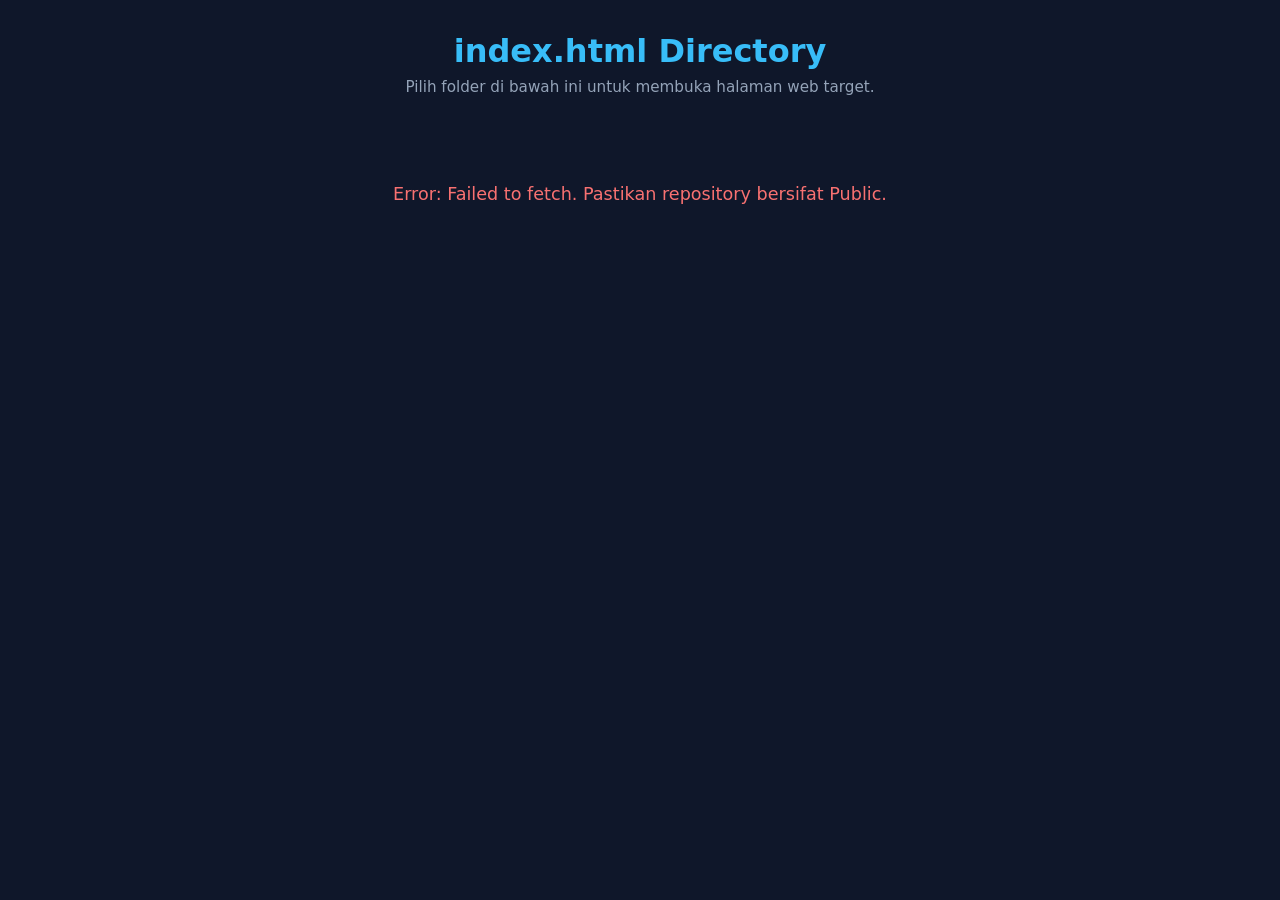
==== commit 3b19d37e: "Add index.html for directory launcher" ====
--- a/index.html
+++ b/index.html
@@ -1,592 +1,207 @@
 <!DOCTYPE html>
 <html lang="id">
 <head>
-    <meta charset="UTF-8">
-    <meta name="viewport" content="width=device-width, initial-scale=1.0">
-    <title>SISTEM_PORTFOLIO_V2.0</title>
-    <script src="https://cdn.tailwindcss.com"></script>
-    <style>
-        @import url('https://fonts.googleapis.com/css2?family=Share+Tech+Mono&display=swap');
-
-        :root {
-            --hacker-green: #0f0;
-            --hacker-dark: #001100;
-            --hacker-glow: 0 0 10px #0f0, 0 0 20px #0f0;
-            --alert-red: #ff003c;
+  <meta charset="UTF-8" />
+  <meta name="viewport" content="width=device-width, initial-scale=1.0" />
+  <title>Directory Launcher - GitHub Pages</title>
+  <style>
+    :root {
+      --bg: #0f172a;
+      --card-bg: #1e293b;
+      --card-hover: #334155;
+      --text: #f8fafc;
+      --muted: #94a3b8;
+      --accent: #38bdf8;
+      --border: #334155;
+    }
+
+    * {
+      box-sizing: border-box;
+      margin: 0;
+      padding: 0;
+      font-family: system-ui, -apple-system, BlinkMacSystemFont, 'Segoe UI', Roboto, sans-serif;
+    }
+
+    body {
+      background-color: var(--bg);
+      color: var(--text);
+      min-height: 100vh;
+      display: flex;
+      flex-direction: column;
+      align-items: center;
+      padding: 2rem 1rem;
+    }
+
+    header {
+      text-align: center;
+      margin-bottom: 2.5rem;
+      max-width: 600px;
+    }
+
+    header h1 {
+      font-size: 2rem;
+      font-weight: 700;
+      color: var(--accent);
+      margin-bottom: 0.5rem;
+    }
+
+    header p {
+      color: var(--muted);
+      font-size: 0.95rem;
+    }
+
+    .container {
+      width: 100%;
+      max-width: 900px;
+    }
+
+    .grid {
+      display: grid;
+      grid-template-columns: repeat(auto-fill, minmax(250px, 1fr));
+      gap: 1.25rem;
+    }
+
+    .card {
+      background-color: var(--card-bg);
+      border: 1px solid var(--border);
+      border-radius: 0.75rem;
+      padding: 1.25rem;
+      text-decoration: none;
+      color: inherit;
+      transition: all 0.2s ease-in-out;
+      display: flex;
+      flex-direction: column;
+      justify-content: space-between;
+    }
+
+    .card:hover {
+      background-color: var(--card-hover);
+      transform: translateY(-3px);
+      border-color: var(--accent);
+      box-shadow: 0 10px 15px -3px rgba(0, 0, 0, 0.3);
+    }
+
+    .card-header {
+      display: flex;
+      align-items: center;
+      gap: 0.75rem;
+      margin-bottom: 0.75rem;
+    }
+
+    .card-icon {
+      font-size: 1.5rem;
+    }
+
+    .card-title {
+      font-size: 1.1rem;
+      font-weight: 600;
+      word-break: break-word;
+    }
+
+    .card-footer {
+      font-size: 0.8rem;
+      color: var(--muted);
+      display: flex;
+      justify-content: space-between;
+      align-items: center;
+      margin-top: 1rem;
+    }
+
+    .status {
+      text-align: center;
+      padding: 3rem 1rem;
+      color: var(--muted);
+      font-size: 1.1rem;
+    }
+
+    .error-msg {
+      color: #f87171;
+    }
+  </style>
+</head>
+<body>
+
+  <header>
+    <h1 id="repo-title">Projects Directory</h1>
+    <p>Pilih folder di bawah ini untuk membuka halaman web target.</p>
+  </header>
+
+  <main class="container">
+    <div id="status" class="status">Memuat daftar folder...</div>
+    <div id="folder-grid" class="grid" style="display: none;"></div>
+  </main>
+
+  <script>
+    // Konfigurasi Otomatis berdasarkan URL GitHub Pages
+    // URL Format: https://USERNAME.github.io/REPOSITORY_NAME/
+    const hostParts = window.location.hostname.split('.');
+    const pathParts = window.location.pathname.split('/').filter(p => p.length > 0);
+
+    let username = hostParts[0];
+    let repository = pathParts[0] || '';
+
+    // Kustomisasi manual jika dijalankan di localhost atau custom domain:
+    // const username = "USERNAME_GITHUB_KAMU";
+    // const repository = "NAMA_REPO_KAMU";
+
+    document.getElementById('repo-title').textContent = repository ? `${repository} Directory` : 'Projects Directory';
+
+    async function fetchFolders() {
+      const statusEl = document.getElementById('status');
+      const gridEl = document.getElementById('folder-grid');
+
+      if (!username || !repository) {
+        statusEl.innerHTML = `<span class="error-msg">Gagal mendeteksi informasi repository. Jika menggunakan custom domain, isi variabel <b>username</b> dan <b>repository</b> di dalam file HTML secara manual.</span>`;
+        return;
+      }
+
+      const apiUrl = `https://api.github.com/repos/${username}/${repository}/contents`;
+
+      try {
+        const response = await fetch(apiUrl);
+        if (!response.ok) throw new Error('Gagal mengambil data dari GitHub API');
+
+        const items = await response.json();
+        
+        // Filter item yang berjenis folder (dir) dan mengabaikan folder tersembunyi (awalan titik)
+        const folders = items.filter(item => item.type === 'dir' && !item.name.startsWith('.'));
+
+        if (folders.length === 0) {
+          statusEl.textContent = 'Tidak ada folder project yang ditemukan di repository ini.';
+          return;
         }
 
-        body {
-            background-color: #000;
-            color: var(--hacker-green);
-            font-family: 'Share Tech Mono', monospace;
-            overflow-x: hidden;
-            margin: 0;
-            height: 100vh;
-        }
-
-        /* Latar Belakang Matrix */
-        #matrix-canvas {
-            position: fixed;
-            top: 0;
-            left: 0;
-            width: 100vw;
-            height: 100vh;
-            z-index: -2;
-            opacity: 0.3;
-        }
-
-        /* Efek CRT Scanlines */
-        .crt::before {
-            content: " ";
-            display: block;
-            position: absolute;
-            top: 0;
-            left: 0;
-            bottom: 0;
-            right: 0;
-            background: linear-gradient(rgba(18, 16, 16, 0) 50%, rgba(0, 0, 0, 0.25) 50%), linear-gradient(90deg, rgba(255, 0, 0, 0.06), rgba(0, 255, 0, 0.02), rgba(0, 0, 255, 0.06));
-            z-index: 100;
-            background-size: 100% 2px, 3px 100%;
-            pointer-events: none;
-        }
-
-        .crt::after {
-            content: " ";
-            display: block;
-            position: absolute;
-            top: 0;
-            left: 0;
-            bottom: 0;
-            right: 0;
-            background: radial-gradient(circle, rgba(0,0,0,0) 60%, rgba(0,0,0,0.4) 100%);
-            z-index: 101;
-            pointer-events: none;
-        }
-
-        /* Teks Bercahaya */
-        .glow-text {
-            text-shadow: var(--hacker-glow);
-        }
-
-        /* Kotak Panel UI */
-        .cyber-panel {
-            background: rgba(0, 20, 0, 0.8);
-            border: 1px solid var(--hacker-green);
-            box-shadow: inset 0 0 15px rgba(0, 255, 0, 0.1), 0 0 10px rgba(0, 255, 0, 0.2);
-            position: relative;
-            backdrop-filter: blur(5px);
-        }
-
-        .cyber-panel::before {
-            content: '';
-            position: absolute;
-            top: -2px; left: -2px; right: -2px; bottom: -2px;
-            background: linear-gradient(45deg, var(--hacker-green), transparent, var(--hacker-green));
-            z-index: -1;
-            opacity: 0.3;
-        }
-
-        /* Terminal Scrollbar Khusus */
-        .terminal-scroll::-webkit-scrollbar {
-            width: 8px;
-        }
-        .terminal-scroll::-webkit-scrollbar-track {
-            background: #001100;
-            border-left: 1px solid #0f0;
-        }
-        .terminal-scroll::-webkit-scrollbar-thumb {
-            background: #0f0;
-        }
-
-        /* Animasi Kursor Berkedip */
-        .cursor-blink {
-            animation: blink 1s step-end infinite;
-        }
-        @keyframes blink { 50% { opacity: 0; } }
-
-        /* Efek Glitch */
-        .glitch-hover:hover {
-            animation: glitch-skew 0.3s cubic-bezier(0.25, 0.46, 0.45, 0.94) both infinite;
-            background: var(--hacker-green);
-            color: #000;
-            text-shadow: none;
-        }
-
-        @keyframes glitch-skew {
-            0% { transform: skew(0deg); }
-            20% { transform: skew(-10deg); }
-            40% { transform: skew(10deg); }
-            60% { transform: skew(-5deg); }
-            80% { transform: skew(5deg); }
-            100% { transform: skew(0deg); }
-        }
-
-        /* Layar Booting */
-        #boot-screen {
-            position: fixed;
-            inset: 0;
-            background: #000;
-            z-index: 999;
-            padding: 2rem;
-            display: flex;
-            flex-direction: column;
-            justify-content: flex-end;
-            transition: opacity 1s ease-out;
-        }
-
-        input:focus { outline: none; }
-    </style>
-</head>
-<body class="crt">
-
-    <!-- Efek Latar Matrix -->
-    <canvas id="matrix-canvas"></canvas>
-
-    <!-- Layar Booting Dramatis -->
-    <div id="boot-screen">
-        <div id="boot-text" class="text-sm md:text-base leading-relaxed"></div>
-        <div class="mt-4"><span class="cursor-blink block w-3 h-5 bg-green-500"></span></div>
-    </div>
-
-    <!-- UI Utama (Disembunyikan saat booting) -->
-    <div id="main-ui" class="hidden min-h-screen flex flex-col p-4 md:p-8 max-w-7xl mx-auto relative z-10">
-        
-        <!-- Header Status -->
-        <header class="flex justify-between items-end border-b-2 border-[#0f0] pb-2 mb-6">
+        statusEl.style.display = 'none';
+        gridEl.style.display = 'grid';
+
+        folders.forEach(folder => {
+          const card = document.createElement('a');
+          card.className = 'card';
+          // Mengarahkan langsung ke folder (misal: ./nama-folder/)
+          card.href = `./${folder.name}/`;
+
+          card.innerHTML = `
             <div>
-                <h1 class="text-2xl md:text-4xl font-bold glow-text uppercase tracking-widest" id="sys-title">SYS_ROOT://PORTFOLIO</h1>
-                <p class="text-xs md:text-sm mt-1">STATUS: <span class="text-green-300">ONLINE</span> | ENCRYPTION: <span class="text-red-500 animate-pulse">256-BIT</span></p>
+              <div class="card-header">
+                <span class="card-icon">📁</span>
+                <span class="card-title">${folder.name}</span>
+              </div>
             </div>
-            <div class="text-right hidden md:block text-xs">
-                <p id="sys-time"></p>
-                <p>IP: <span id="mock-ip">192.168.x.x</span></p>
+            <div class="card-footer">
+              <span>Buka Web Page</span>
+              <span>&rarr;</span>
             </div>
-        </header>
-
-        <div class="grid grid-cols-1 lg:grid-cols-12 gap-6 flex-grow">
-            
-            <!-- Kolom Kiri: Profil & AI -->
-            <div class="lg:col-span-4 flex flex-col gap-6">
-                <!-- Panel Profil -->
-                <div class="cyber-panel p-6 flex flex-col items-center text-center">
-                    <div class="relative mb-4 group cursor-pointer">
-                        <div class="absolute inset-0 bg-[#0f0] opacity-20 blur-md rounded-none group-hover:opacity-50 transition"></div>
-                        <img id="profile-img" src="" alt="USER_IMG" class="w-32 h-32 object-cover border-2 border-[#0f0] relative z-10 grayscale hover:grayscale-0 transition-all duration-500">
-                        <div class="absolute -bottom-2 -right-2 bg-black border border-[#0f0] px-2 text-xs text-[#0f0]">LVL.99</div>
-                    </div>
-                    
-                    <h2 id="profile-name" class="text-xl font-bold glow-text uppercase"></h2>
-                    <a id="profile-login" href="#" target="_blank" class="text-sm text-green-300 hover:text-white mt-1">@username</a>
-                    
-                    <div class="w-full bg-[#001100] border border-gray-700 mt-4 p-3 text-left text-sm text-green-400 min-h-[60px]" id="profile-bio">
-                        // Mengambil data bio...
-                    </div>
-
-                    <div class="flex justify-between w-full mt-4 text-xs">
-                        <div class="border border-[#0f0] p-2 flex-1 mr-2 text-center glitch-hover">
-                            <span class="block text-gray-500">REPOS</span>
-                            <span id="profile-repos" class="text-lg font-bold">0</span>
-                        </div>
-                        <div class="border border-[#0f0] p-2 flex-1 ml-2 text-center glitch-hover">
-                            <span class="block text-gray-500">FOLLOWERS</span>
-                            <span id="profile-followers" class="text-lg font-bold">0</span>
-                        </div>
-                    </div>
-                </div>
-
-                <!-- Panel AI Bio Generator -->
-                <div class="cyber-panel p-4">
-                    <div class="flex items-center gap-2 mb-3 border-b border-green-800 pb-2">
-                        <svg class="w-5 h-5 text-purple-500" fill="currentColor" viewBox="0 0 24 24"><path d="M12 2L15 9l7 1-5 5 1.5 7.5L12 18l-6.5 4.5L7 15 2 10l7-1 3-7z"/></svg>
-                        <h3 class="font-bold text-purple-400 tracking-wider">GEMINI_AI_CORE</h3>
-                    </div>
-                    <button id="btn-ai-bio" class="w-full border border-purple-500 bg-purple-900/20 hover:bg-purple-500 hover:text-black text-purple-300 font-bold py-2 px-4 transition-all uppercase text-sm mb-3">
-                        [ EXECUTE_AI_BIO_SCAN ]
-                    </button>
-                    <div id="ai-bio-output" class="hidden text-xs bg-black border border-purple-800 p-3 text-purple-300 leading-relaxed font-mono">
-                    </div>
-                </div>
-            </div>
-
-            <!-- Kolom Kanan: Terminal & Repos -->
-            <div class="lg:col-span-8 flex flex-col gap-6">
-                
-                <!-- Terminal Super -->
-                <div class="cyber-panel flex flex-col h-80 border-t-4 border-t-[#0f0]">
-                    <div class="bg-[#002200] border-b border-[#0f0] p-2 flex justify-between items-center text-xs">
-                        <span class="font-bold">root@hacker-terminal:~</span>
-                        <div class="flex gap-2">
-                            <span class="w-3 h-3 bg-red-500 border border-red-700"></span>
-                            <span class="w-3 h-3 bg-yellow-500 border border-yellow-700"></span>
-                            <span class="w-3 h-3 bg-green-500 border border-green-700"></span>
-                        </div>
-                    </div>
-                    
-                    <div id="terminal-body" class="flex-grow p-4 terminal-scroll overflow-y-auto text-sm" onclick="document.getElementById('term-input').focus()">
-                        <div class="mb-4">
-                            System initialized. Type <span class="text-yellow-400">'help'</span> for command list.<br>
-                            To chat with AI, type <span class="text-purple-400">'ask-ai &lt;question&gt;'</span>.
-                        </div>
-                        <div id="term-output"></div>
-                        
-                        <div class="flex items-center mt-2">
-                            <span class="text-green-500 mr-2" id="prompt-text">root@sys:~#</span>
-                            <input type="text" id="term-input" class="bg-transparent border-none text-[#0f0] flex-grow w-full font-mono" autocomplete="off" spellcheck="false" autofocus>
-                        </div>
-                    </div>
-                </div>
-
-                <!-- Database Repositori -->
-                <div class="cyber-panel p-4 flex-grow">
-                    <div class="flex justify-between items-center mb-4 border-b border-green-800 pb-2">
-                        <h3 class="text-xl font-bold tracking-widest glow-text">> DATA_REPOSITORIES</h3>
-                        <span id="repo-count" class="text-xs bg-[#0f0] text-black px-2 py-1 font-bold"></span>
-                    </div>
-                    
-                    <!-- Grid Repositories -->
-                    <div id="repos-grid" class="grid grid-cols-1 md:grid-cols-2 gap-4 h-[400px] overflow-y-auto terminal-scroll pr-2">
-                        <!-- Repos disuntikkan via JS -->
-                    </div>
-                </div>
-
-            </div>
-        </div>
-    </div>
-
-    <script>
-        // ==========================================
-        // KONFIGURASI UTAMA
-        // ==========================================
-        const GITHUB_USERNAME = 'Zeen1146'; // GANTI DENGAN USERNAME GITHUB KAMU!
-        const apiKey = ""; // API Key disuntikkan oleh environment
-        
-        let userData = {};
-        let reposData = [];
-
-        // ==========================================
-        // EFEK MATRIX BACKGROUND
-        // ==========================================
-        const canvas = document.getElementById('matrix-canvas');
-        const ctx = canvas.getContext('2d');
-        canvas.width = window.innerWidth;
-        canvas.height = window.innerHeight;
-
-        const letters = "ABCDEFGHIJKLMNOPQRSTUVWXYZ0123456789@#$%^&*";
-        const fontSize = 14;
-        const columns = canvas.width / fontSize;
-        const drops = Array.from({length: columns}).map(() => 1);
-
-        function drawMatrix() {
-            ctx.fillStyle = "rgba(0, 0, 0, 0.05)";
-            ctx.fillRect(0, 0, canvas.width, canvas.height);
-            ctx.fillStyle = "#0F0";
-            ctx.font = fontSize + "px monospace";
-
-            for (let i = 0; i < drops.length; i++) {
-                const text = letters[Math.floor(Math.random() * letters.length)];
-                ctx.fillText(text, i * fontSize, drops[i] * fontSize);
-                if (drops[i] * fontSize > canvas.height && Math.random() > 0.975) drops[i] = 0;
-                drops[i]++;
-            }
-        }
-        setInterval(drawMatrix, 33);
-        window.addEventListener('resize', () => {
-            canvas.width = window.innerWidth;
-            canvas.height = window.innerHeight;
+          `;
+
+          gridEl.appendChild(card);
         });
 
-        // ==========================================
-        // WAKTU SISTEM REAL-TIME
-        // ==========================================
-        setInterval(() => {
-            const now = new Date();
-            document.getElementById('sys-time').innerText = "SYS_TIME: " + now.toISOString().split('T')[1].substring(0,8);
-            if(document.getElementById('mock-ip').innerText === "192.168.x.x") {
-                document.getElementById('mock-ip').innerText = `192.168.${Math.floor(Math.random()*255)}.${Math.floor(Math.random()*255)}`;
-            }
-        }, 1000);
-
-        // ==========================================
-        // BOOT SEQUENCE (Layar Loading)
-        // ==========================================
-        const bootTextDiv = document.getElementById('boot-text');
-        const bootScreen = document.getElementById('boot-screen');
-        const mainUI = document.getElementById('main-ui');
-
-        const bootLogs = [
-            "Initializing kernel...",
-            "Loading drivers... [OK]",
-            "Bypassing mainframe security... [OK]",
-            "Connecting to GitHub API Nodes...",
-            `Target acquired: ${GITHUB_USERNAME}`,
-            "Decrypting user data...",
-            "Parsing repository JSON objects...",
-            "Establishing Gemini AI neural link...",
-            "System ready. Welcome, Hacker."
-        ];
-
-        async function runBootSequence() {
-            for (let log of bootLogs) {
-                bootTextDiv.innerHTML += `<div>> ${log}</div>`;
-                await new Promise(r => setTimeout(r, Math.random() * 300 + 100));
-            }
-            
-            // Ambil data sambil booting selesai
-            await fetchGitHubData();
-
-            setTimeout(() => {
-                bootScreen.style.opacity = '0';
-                setTimeout(() => {
-                    bootScreen.classList.add('hidden');
-                    mainUI.classList.remove('hidden');
-                    renderUI();
-                    document.getElementById('term-input').focus();
-                }, 1000);
-            }, 500);
-        }
-
-        // ==========================================
-        // LOGIKA GITHUB API (JSON Data)
-        // ==========================================
-        async function fetchGitHubData() {
-            try {
-                // Fetch User
-                const resUser = await fetch(`https://api.github.com/users/${GITHUB_USERNAME}`);
-                userData = await resUser.json();
-
-                // Fetch Repos
-                const resRepos = await fetch(`https://api.github.com/users/${GITHUB_USERNAME}/repos?sort=updated&per_page=100`);
-                reposData = await resRepos.json();
-            } catch (error) {
-                console.error("API Error", error);
-                bootTextDiv.innerHTML += `<div class="text-red-500">> ERROR: Failed to connect to GitHub nodes.</div>`;
-            }
-        }
-
-        function renderUI() {
-            document.getElementById('profile-img').src = userData.avatar_url || 'https://github.githubassets.com/images/modules/logos_page/GitHub-Mark.png';
-            document.getElementById('profile-name').innerText = userData.name || userData.login;
-            document.getElementById('profile-login').innerText = `@${userData.login}`;
-            document.getElementById('profile-login').href = userData.html_url;
-            
-            // Animasi ngetik bio
-            const bioText = userData.bio || "No biography detected in system database.";
-            let i = 0;
-            document.getElementById('profile-bio').innerHTML = '';
-            const typeBio = setInterval(() => {
-                document.getElementById('profile-bio').innerHTML += bioText.charAt(i);
-                i++;
-                if(i >= bioText.length) clearInterval(typeBio);
-            }, 50);
-
-            document.getElementById('profile-repos').innerText = userData.public_repos;
-            document.getElementById('profile-followers').innerText = userData.followers;
-            document.getElementById('repo-count').innerText = `${reposData.length} FILES FOUND`;
-
-            renderRepos();
-        }
-
-        function renderRepos() {
-            const grid = document.getElementById('repos-grid');
-            grid.innerHTML = '';
-
-            reposData.forEach(repo => {
-                // Logika Redirect (Code vs Web)
-                let targetUrl = repo.html_url;
-                let isWeb = false;
-                if (repo.homepage) {
-                    targetUrl = repo.homepage;
-                    isWeb = true;
-                } else if (repo.has_pages) {
-                    targetUrl = `https://${userData.login}.github.io/${repo.name}`;
-                    isWeb = true;
-                }
-
-                const card = document.createElement('div');
-                card.className = 'border border-gray-700 bg-[#001100] p-3 hover:border-[#0f0] transition-colors flex flex-col group';
-                card.innerHTML = `
-                    <div class="flex justify-between items-start mb-2">
-                        <a href="${repo.html_url}" target="_blank" class="font-bold text-green-400 group-hover:text-white truncate" title="Inspect source">
-                            <span class="text-gray-500">>_</span> ${repo.name}
-                        </a>
-                        <span class="text-[10px] bg-gray-800 px-1 border border-gray-600">${repo.visibility.toUpperCase()}</span>
-                    </div>
-                    <p class="text-xs text-gray-400 mb-3 line-clamp-2 flex-grow">${repo.description || 'No description found.'}</p>
-                    
-                    <div class="text-[10px] flex justify-between items-center text-gray-500 border-t border-gray-800 pt-2">
-                        <span>[ ${repo.language || 'DATA'} ]</span>
-                        <span>★ ${repo.stargazers_count}</span>
-                    </div>
-
-                    <div class="mt-3 flex gap-2">
-                        ${isWeb ? `<a href="${targetUrl}" target="_blank" class="flex-1 bg-green-900 border border-[#0f0] text-[#0f0] hover:bg-[#0f0] hover:text-black text-center py-1 text-[10px] font-bold uppercase transition">Deploy_View</a>` : ''}
-                        <a href="${repo.html_url}" target="_blank" class="flex-1 border border-gray-600 text-gray-300 hover:border-white hover:text-white text-center py-1 text-[10px] font-bold uppercase transition">Src_Code</a>
-                    </div>
-                `;
-                grid.appendChild(card);
-            });
-        }
-
-        // ==========================================
-        // LOGIKA TERMINAL ADVANCED (Dengan History)
-        // ==========================================
-        const termInput = document.getElementById('term-input');
-        const termOutput = document.getElementById('term-output');
-        const termBody = document.getElementById('terminal-body');
-        
-        let cmdHistory = [];
-        let historyIndex = -1;
-
-        termInput.addEventListener('keydown', async function(e) {
-            // History Navigasi
-            if (e.key === 'ArrowUp') {
-                e.preventDefault();
-                if (historyIndex < cmdHistory.length - 1) {
-                    historyIndex++;
-                    this.value = cmdHistory[cmdHistory.length - 1 - historyIndex];
-                }
-            } else if (e.key === 'ArrowDown') {
-                e.preventDefault();
-                if (historyIndex > 0) {
-                    historyIndex--;
-                    this.value = cmdHistory[cmdHistory.length - 1 - historyIndex];
-                } else if (historyIndex === 0) {
-                    historyIndex = -1;
-                    this.value = '';
-                }
-            } 
-            // Eksekusi Command
-            else if (e.key === 'Enter') {
-                const cmdTextRaw = this.value.trim();
-                const cmdText = cmdTextRaw.toLowerCase();
-                
-                if(cmdTextRaw !== '') {
-                    cmdHistory.push(cmdTextRaw);
-                    historyIndex = -1;
-                }
-                
-                this.value = ''; 
-                termOutput.innerHTML += `<div><span class="text-gray-500">root@sys:~#</span> <span class="text-white">${cmdTextRaw}</span></div>`;
-                
-                if(cmdTextRaw === '') {
-                    scrollToBottom();
-                    return;
-                }
-
-                const responseId = 'res-' + Date.now();
-                termOutput.innerHTML += `<div id="${responseId}" class="mb-2 text-green-300"></div>`;
-                const responseDiv = document.getElementById(responseId);
-                scrollToBottom();
-
-                // Cek Command
-                if (cmdText.startsWith('ask-ai ')) {
-                    const question = cmdTextRaw.substring(7);
-                    responseDiv.innerHTML = '<span class="text-purple-400 blink">Establishing connection to Gemini Mainframe...</span>';
-                    
-                    const techStack = [...new Set(reposData.map(r => r.language).filter(Boolean))].join(', ');
-                    const prompt = `Anda adalah AI Core yang tertanam di terminal portofolio hacker bernama ${userData.login}. Tech stack hacker ini: ${techStack}. Jawab pertanyaan ini dengan gaya dramatis, misterius, ala hacker menggunakan bahasa Indonesia: "${question}"`;
-                    
-                    const aiAnswer = await callGeminiAPI(prompt);
-                    responseDiv.innerHTML = `<span class="text-purple-400">[AI_RESPONSE]:</span><br>${aiAnswer.replace(/\n/g, '<br>')}`;
-                } else {
-                    const response = processCommand(cmdText);
-                    if(response) responseDiv.innerHTML = response;
-                }
-                scrollToBottom();
-            }
-        });
-
-        function scrollToBottom() {
-            termBody.scrollTop = termBody.scrollHeight;
-        }
-
-        function processCommand(cmd) {
-            const args = cmd.split(' ');
-            const mainCmd = args[0];
-
-            switch(mainCmd) {
-                case 'help':
-                    return `
-                        <table class="w-full text-left">
-                            <tr><td class="text-yellow-400">whoami</td><td>Display user credentials</td></tr>
-                            <tr><td class="text-yellow-400">ls</td><td>List repository data nodes</td></tr>
-                            <tr><td class="text-yellow-400">clear</td><td>Clear terminal output</td></tr>
-                            <tr><td class="text-yellow-400">nmap</td><td>Scan current skills</td></tr>
-                            <tr><td class="text-purple-400">ask-ai &lt;q&gt;</td><td>Query the AI neural net</td></tr>
-                            <tr><td class="text-red-500">sudo</td><td>Execute root privileges</td></tr>
-                        </table>
-                    `;
-                case 'whoami':
-                    return `USER: ${userData.login}<br>ID: ${userData.id}<br>LOCATION: ${userData.location || 'UNKNOWN'}<br>ACCESS_LEVEL: ADMIN`;
-                case 'ls':
-                    return reposData.slice(0, 5).map(r => `<span class="text-blue-400">drwxr-xr-x</span> ${r.name} (${r.language || 'BIN'})`).join('<br>') + '<br>... [Output Truncated]';
-                case 'clear':
-                    termOutput.innerHTML = '';
-                    return '';
-                case 'nmap':
-                    const langs = {};
-                    reposData.forEach(r => { if(r.language) langs[r.language] = (langs[r.language] || 0) + 1; });
-                    const sorted = Object.entries(langs).sort((a,b) => b[1] - a[1]);
-                    return `Scanning repository architecture...<br>Port/Languages open:<br>` + sorted.map(l => `Port ${Math.floor(Math.random()*9000)+1000}/tcp open <span class="text-yellow-300">${l[0]}</span>`).join('<br>');
-                case 'sudo':
-                    return '<span class="text-red-500 blink">ACCESS DENIED. THIS INCIDENT WILL BE REPORTED.</span>';
-                default:
-                    return `bash: ${mainCmd}: command not found`;
-            }
-        }
-
-        // ==========================================
-        // LOGIKA GEMINI API (JSON Fetch)
-        // ==========================================
-        async function callGeminiAPI(prompt, retries = 5) {
-            const url = `https://generativelanguage.googleapis.com/v1beta/models/gemini-2.5-flash-preview-09-2025:generateContent?key=${apiKey}`;
-            const payload = { contents: [{ parts: [{ text: prompt }] }] };
-            const delays = [1000, 2000, 4000, 8000, 16000];
-
-            for (let i = 0; i < retries; i++) {
-                try {
-                    const response = await fetch(url, {
-                        method: 'POST',
-                        headers: { 'Content-Type': 'application/json' },
-                        body: JSON.stringify(payload)
-                    });
-                    if (!response.ok) throw new Error(`HTTP error! status: ${response.status}`);
-                    const data = await response.json();
-                    return data.candidates?.[0]?.content?.parts?.[0]?.text || "NO_RESPONSE_DETECTED";
-                } catch (error) {
-                    if (i === retries - 1) return `[CRITICAL_ERROR]: AI Node Unreachable.`;
-                    await new Promise(res => setTimeout(res, delays[i]));
-                }
-            }
-        }
-
-        // Tombol Generate Bio AI
-        const btnAiBio = document.getElementById('btn-ai-bio');
-        const aiBioOutput = document.getElementById('ai-bio-output');
-
-        if(btnAiBio) {
-            btnAiBio.addEventListener('click', async () => {
-                btnAiBio.innerHTML = '<span class="blink">EXECUTING SCAN...</span>';
-                btnAiBio.disabled = true;
-                aiBioOutput.classList.remove('hidden');
-                aiBioOutput.innerHTML = '<span class="blink">Analyzing codebase structure and syntax...</span>';
-
-                const techStack = [...new Set(reposData.map(r => r.language).filter(Boolean))].join(', ');
-                const prompt = `Buatkan bio profil gaya Hacker/Cyberpunk untuk saya (${userData.login}) dalam bahasa Indonesia. 
-                Senjata/Tech stack saya adalah: ${techStack}. 
-                Buat maksimal 3 kalimat yang dramatis, seolah saya adalah peretas bayaran atau arsitek sistem elit.`;
-
-                const aiResponse = await callGeminiAPI(prompt);
-                
-                aiBioOutput.innerHTML = `<span class="text-purple-400 font-bold">> AI_GENERATED_BIO:</span><br><br>${aiResponse.replace(/\n/g, '<br>')}`;
-                btnAiBio.innerHTML = '[ REGENERATE_BIO ]';
-                btnAiBio.disabled = false;
-            });
-        }
-
-        // Mulai aplikasi
-        window.onload = runBootSequence;
-
-    </script>
+      } catch (err) {
+        statusEl.innerHTML = `<span class="error-msg">Error: ${err.message}. Pastikan repository bersifat Public.</span>`;
+      }
+    }
+
+    fetchFolders();
+  </script>
 </body>
 </html>
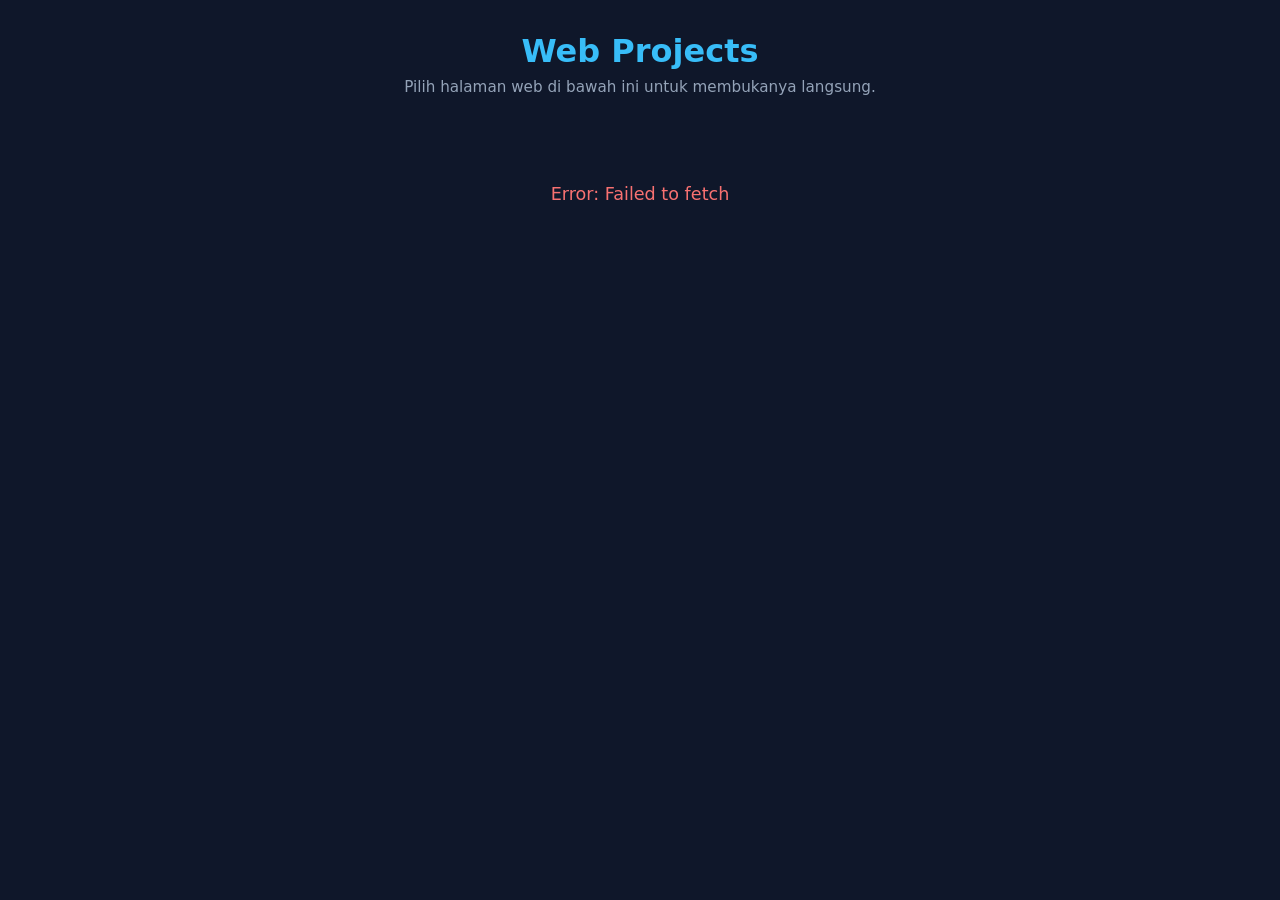
==== commit bfa58b04: "Update index.html" ====
--- a/index.html
+++ b/index.html
@@ -93,7 +93,7 @@
     }
 
     .card-title {
-      font-size: 1.1rem;
+      font-size: 1rem;
       font-weight: 600;
       word-break: break-word;
     }
@@ -122,39 +122,23 @@
 <body>
 
   <header>
-    <h1 id="repo-title">Projects Directory</h1>
-    <p>Pilih folder di bawah ini untuk membuka halaman web target.</p>
+    <h1 id="repo-title">Web Projects</h1>
+    <p>Pilih halaman web di bawah ini untuk membukanya langsung.</p>
   </header>
 
   <main class="container">
-    <div id="status" class="status">Memuat daftar folder...</div>
-    <div id="folder-grid" class="grid" style="display: none;"></div>
+    <div id="status" class="status">Memuat daftar file...</div>
+    <div id="file-grid" class="grid" style="display: none;"></div>
   </main>
 
   <script>
-    // Konfigurasi Otomatis berdasarkan URL GitHub Pages
-    // URL Format: https://USERNAME.github.io/REPOSITORY_NAME/
-    const hostParts = window.location.hostname.split('.');
-    const pathParts = window.location.pathname.split('/').filter(p => p.length > 0);
-
-    let username = hostParts[0];
-    let repository = pathParts[0] || '';
-
-    // Kustomisasi manual jika dijalankan di localhost atau custom domain:
-    // const username = "USERNAME_GITHUB_KAMU";
-    // const repository = "NAMA_REPO_KAMU";
-
-    document.getElementById('repo-title').textContent = repository ? `${repository} Directory` : 'Projects Directory';
-
-    async function fetchFolders() {
+    // Deteksi otomatis Username & Repository
+    const username = "By-Void-X";
+    const repository = "folder-html";
+
+    async function fetchItems() {
       const statusEl = document.getElementById('status');
-      const gridEl = document.getElementById('folder-grid');
-
-      if (!username || !repository) {
-        statusEl.innerHTML = `<span class="error-msg">Gagal mendeteksi informasi repository. Jika menggunakan custom domain, isi variabel <b>username</b> dan <b>repository</b> di dalam file HTML secara manual.</span>`;
-        return;
-      }
-
+      const gridEl = document.getElementById('file-grid');
       const apiUrl = `https://api.github.com/repos/${username}/${repository}/contents`;
 
       try {
@@ -163,32 +147,42 @@
 
         const items = await response.json();
         
-        // Filter item yang berjenis folder (dir) dan mengabaikan folder tersembunyi (awalan titik)
-        const folders = items.filter(item => item.type === 'dir' && !item.name.startsWith('.'));
-
-        if (folders.length === 0) {
-          statusEl.textContent = 'Tidak ada folder project yang ditemukan di repository ini.';
+        // Mengambil folder (dir) ATAU file dengan ekstensi .html (kecuali index.html)
+        const validItems = items.filter(item => {
+          if (item.type === 'dir' && !item.name.startsWith('.')) return true;
+          if (item.type === 'file' && item.name.endsWith('.html') && item.name.toLowerCase() !== 'index.html') return true;
+          return false;
+        });
+
+        if (validItems.length === 0) {
+          statusEl.textContent = 'Tidak ada file HTML atau folder yang ditemukan.';
           return;
         }
 
         statusEl.style.display = 'none';
         gridEl.style.display = 'grid';
 
-        folders.forEach(folder => {
+        validItems.forEach(item => {
           const card = document.createElement('a');
           card.className = 'card';
-          // Mengarahkan langsung ke folder (misal: ./nama-folder/)
-          card.href = `./${folder.name}/`;
+          
+          // Tentukan path tautan dan ikon
+          const isDir = item.type === 'dir';
+          card.href = `./${item.name}`;
+          
+          // Merapikan tampilan nama (menghapus .html dari judul jika berupa file)
+          const displayName = isDir ? item.name : item.name.replace(/\.html$/i, '');
+          const icon = isDir ? '📁' : '🌐';
 
           card.innerHTML = `
             <div>
               <div class="card-header">
-                <span class="card-icon">📁</span>
-                <span class="card-title">${folder.name}</span>
+                <span class="card-icon">${icon}</span>
+                <span class="card-title">${displayName}</span>
               </div>
             </div>
             <div class="card-footer">
-              <span>Buka Web Page</span>
+              <span>Buka ${isDir ? 'Folder' : 'Halaman'}</span>
               <span>&rarr;</span>
             </div>
           `;
@@ -197,11 +191,11 @@
         });
 
       } catch (err) {
-        statusEl.innerHTML = `<span class="error-msg">Error: ${err.message}. Pastikan repository bersifat Public.</span>`;
+        statusEl.innerHTML = `<span class="error-msg">Error: ${err.message}</span>`;
       }
     }
 
-    fetchFolders();
+    fetchItems();
   </script>
 </body>
 </html>
